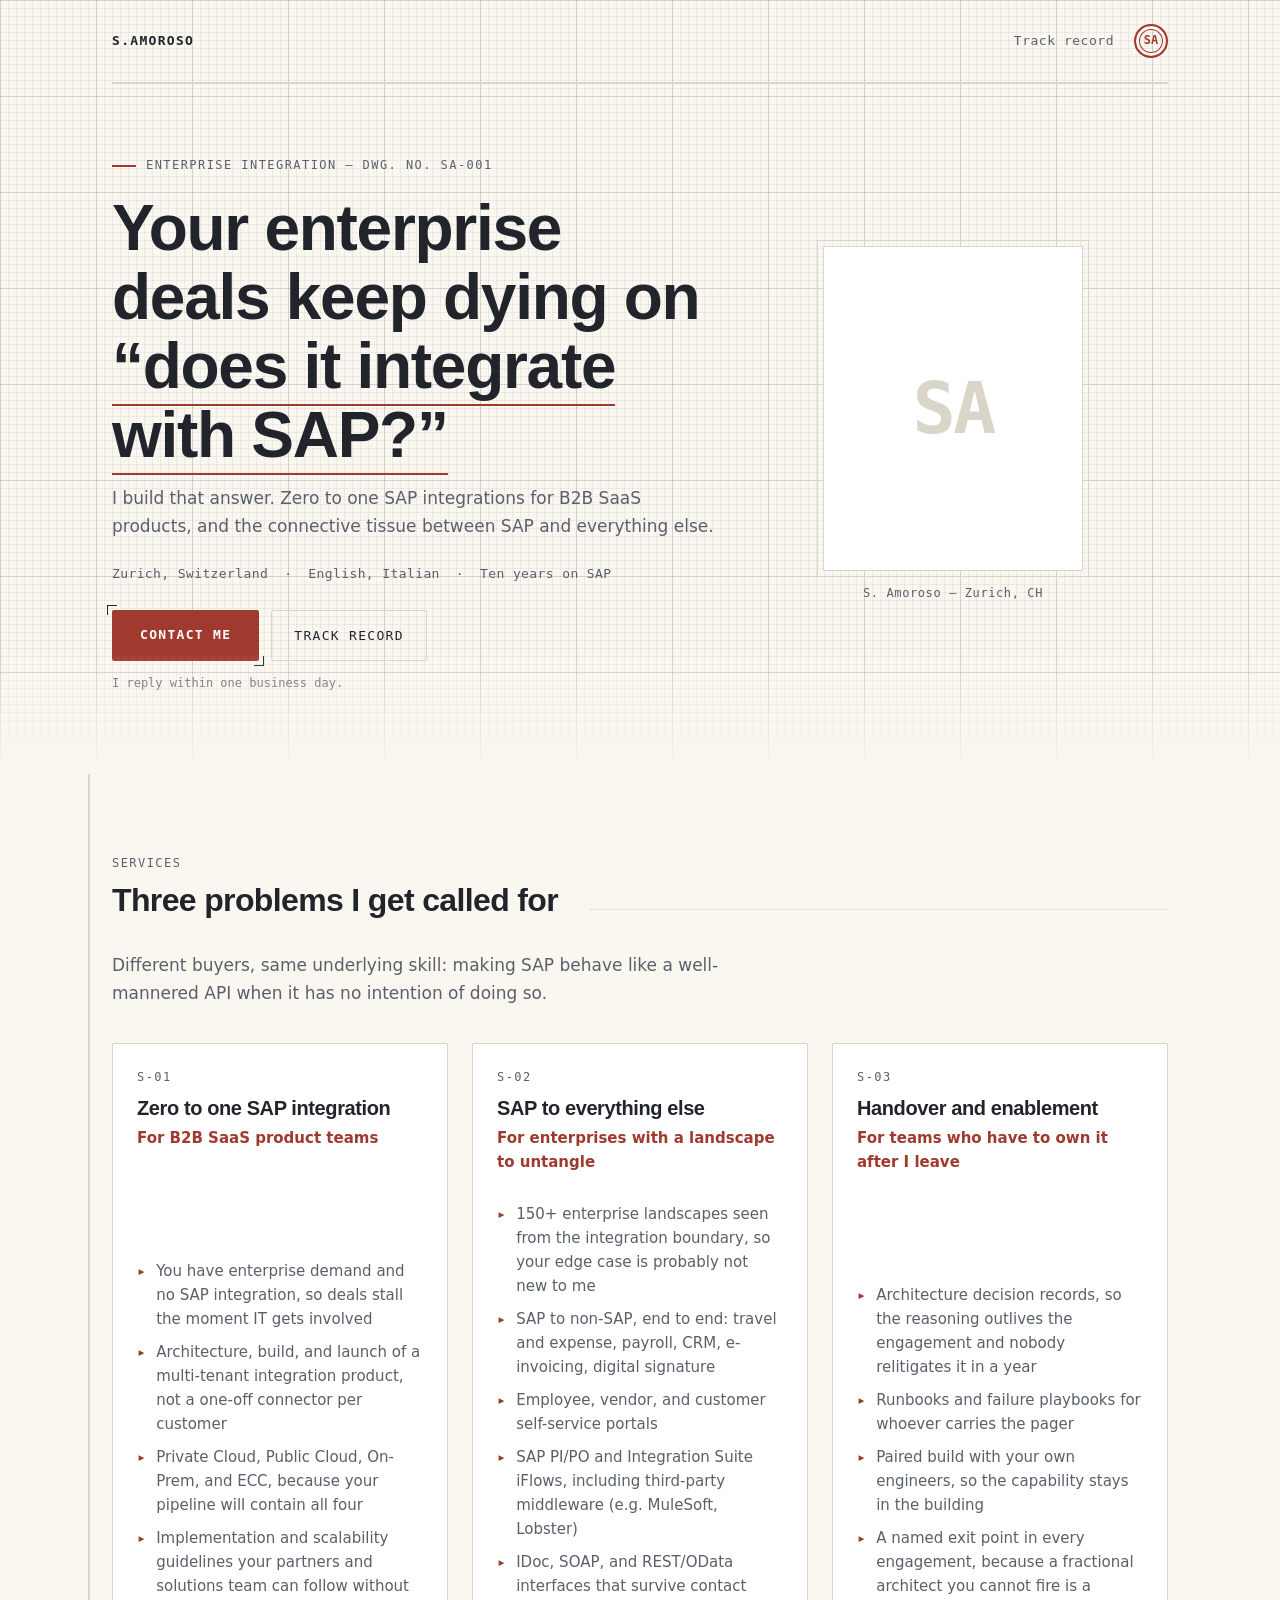
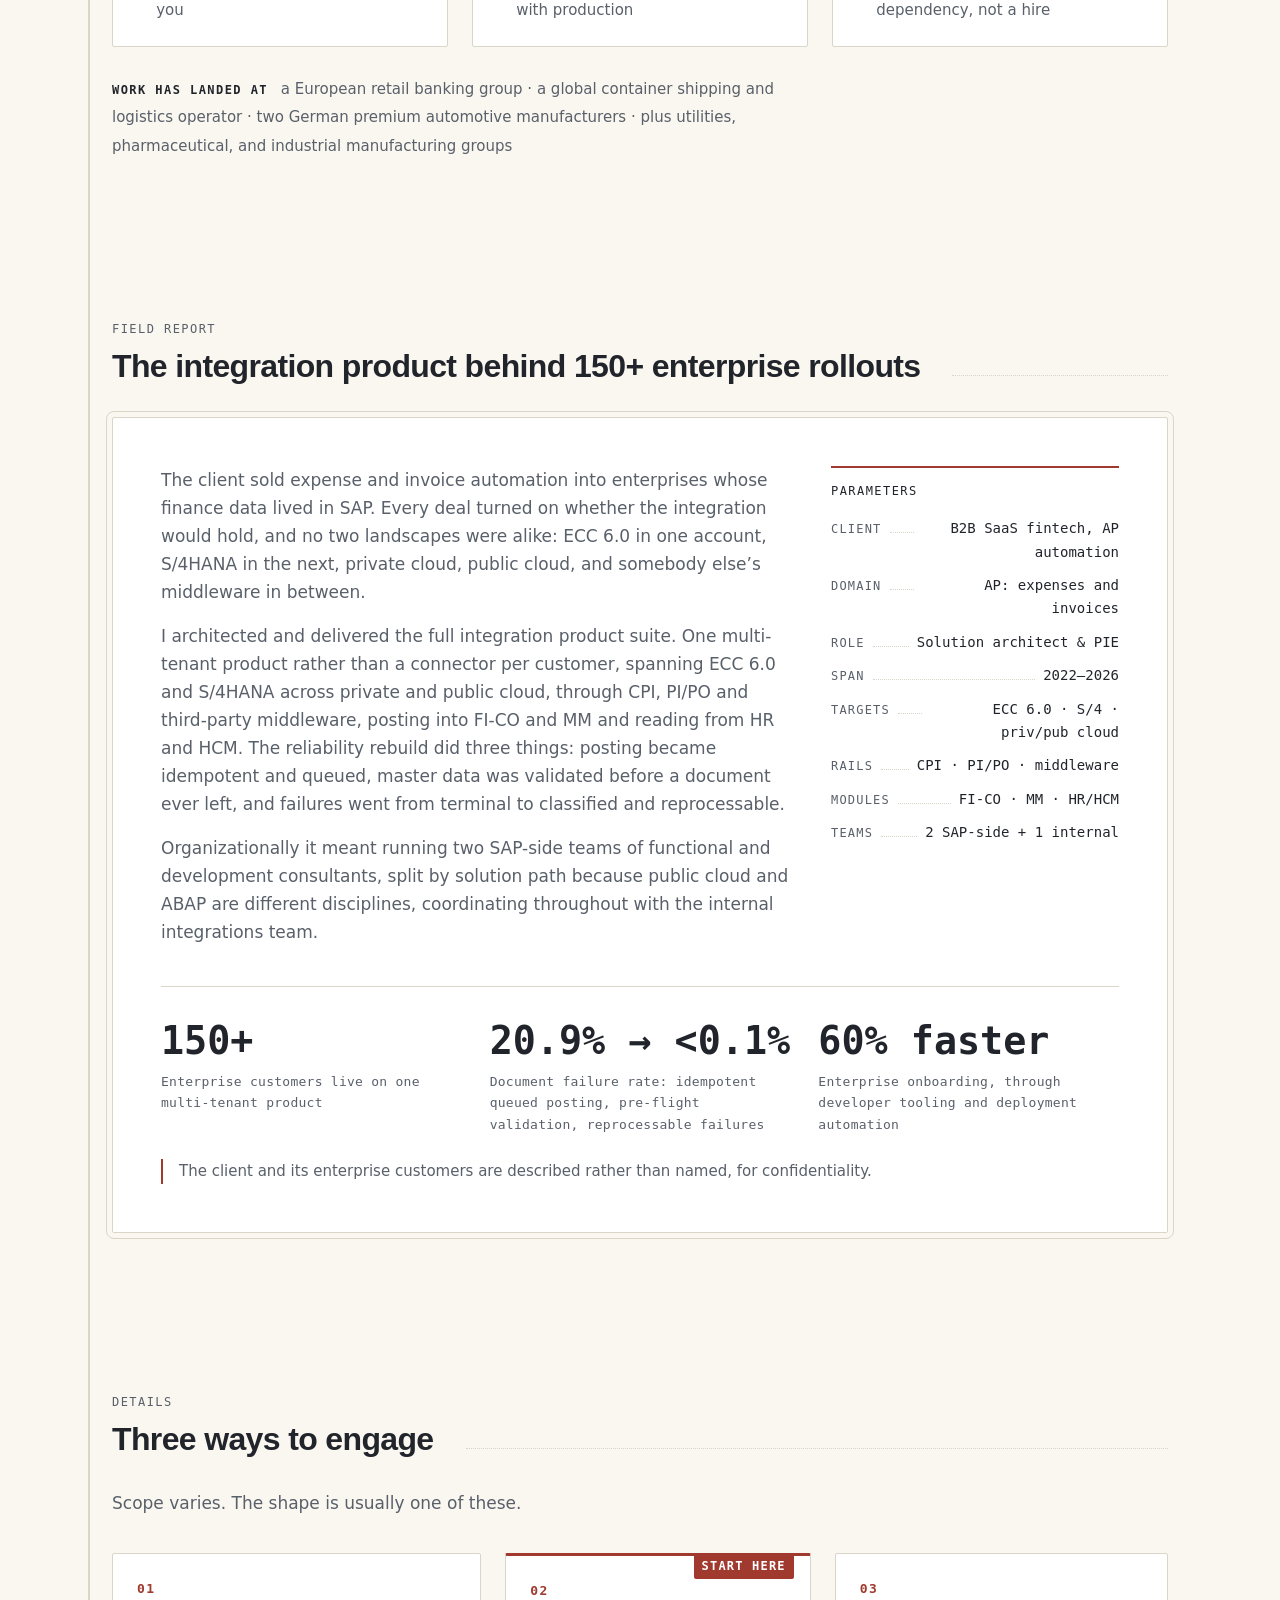
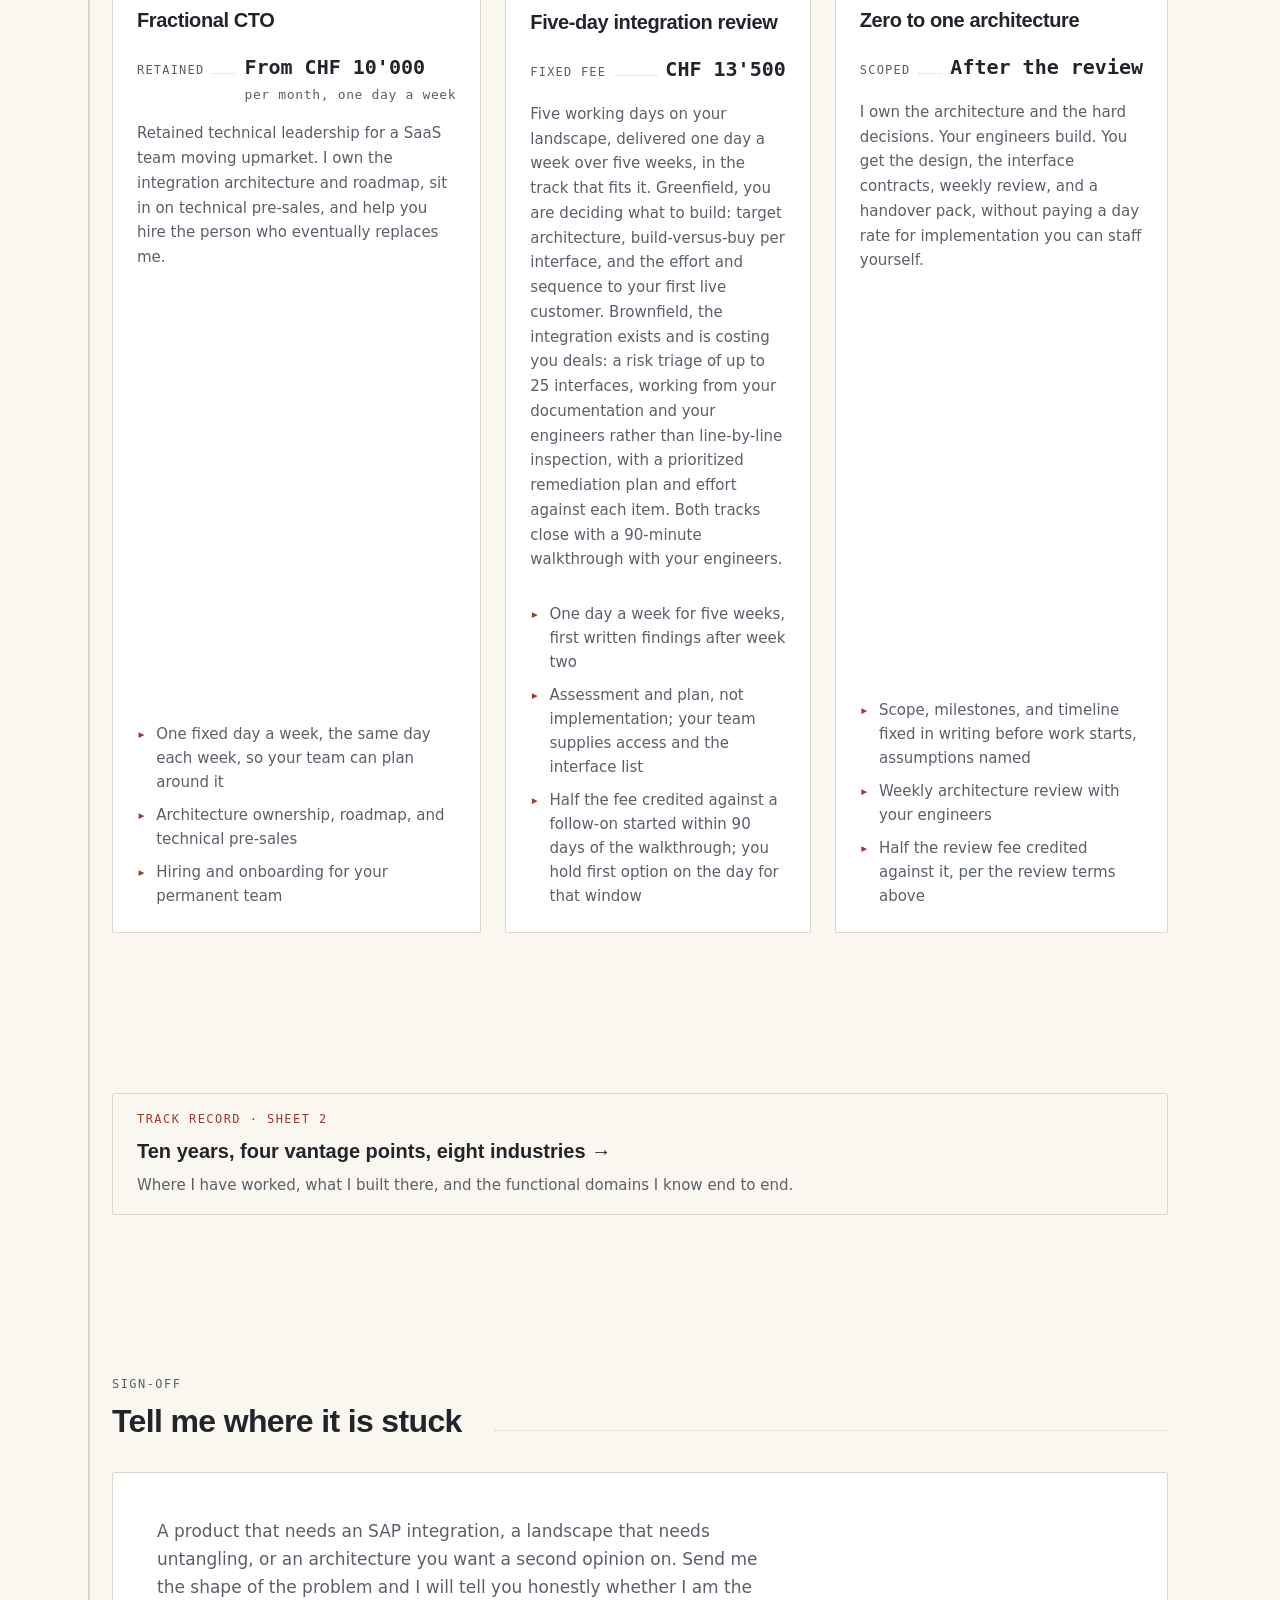
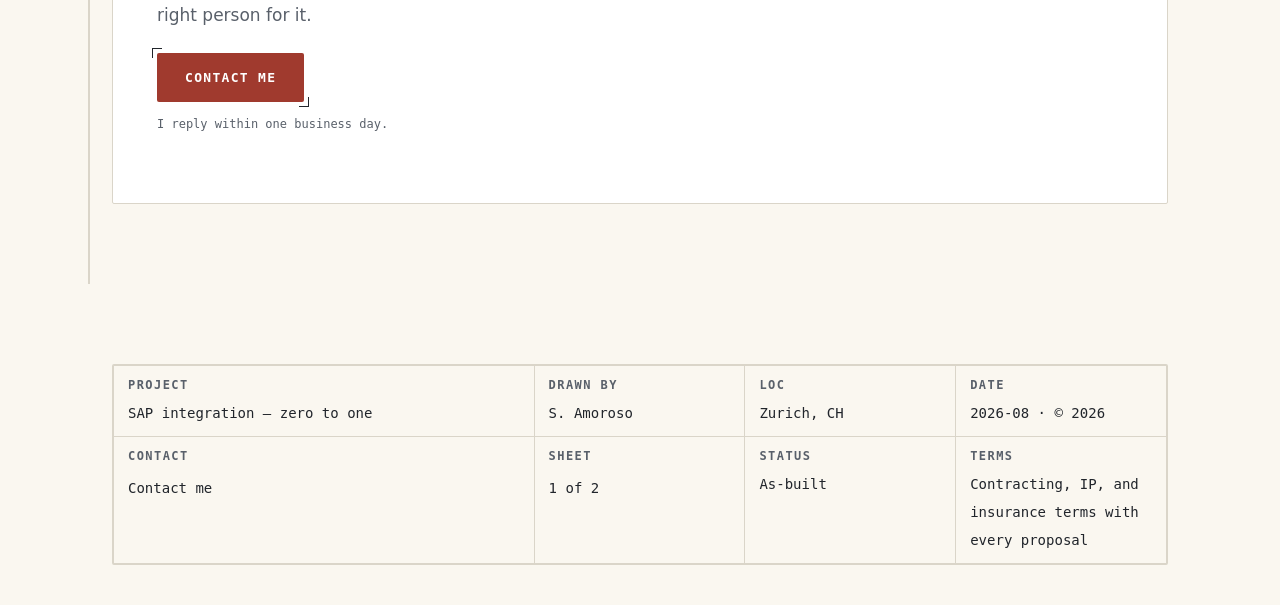
==== redesign/index.html @ b85beceb "Add personal landing page" ====
<!doctype html>
<html lang="en">
<head>
<meta charset="utf-8">
<meta name="viewport" content="width=device-width, initial-scale=1">

<title>Salvatore Amoroso | Fractional CTO &amp; Principal Architect for SAP Integration</title>
<meta name="description" content="Fractional CTO and principal architect. I build zero to one SAP integrations for B2B SaaS products, and connect enterprise SAP systems to everything else.">
<!-- Redesign variant for local comparison only: keep out of search indexes. -->
<meta name="robots" content="noindex">

<meta name="theme-color" content="#FAF7F0" media="(prefers-color-scheme: light)">
<meta name="theme-color" content="#14171C" media="(prefers-color-scheme: dark)">

<link rel="icon" href="data:image/svg+xml,%3Csvg xmlns='http://www.w3.org/2000/svg' viewBox='0 0 64 64'%3E%3Crect width='64' height='64' rx='6' fill='%23A03A2E'/%3E%3Ctext x='32' y='43' font-family='Menlo,Consolas,monospace' font-size='28' font-weight='700' fill='%23fff' text-anchor='middle'%3ESA%3C/text%3E%3C/svg%3E">
<link rel="stylesheet" href="styles.css">
</head>

<body>
<a class="skip" href="#main">Skip to content</a>

<header class="hero">
  <div class="wrap">
    <div class="topbar">
      <span class="wordmark">S.AMOROSO</span>
      <nav class="nav" aria-label="Site">
        <a href="../background.html">Track record</a>
        <span class="stamp" aria-hidden="true">SA</span>
      </nav>
    </div>

    <div class="hero-grid">
      <div>
        <p class="kicker-line">Enterprise integration &mdash; DWG. NO. SA-001</p>
        <h1>Your enterprise deals keep dying on <span class="hl">&ldquo;does it integrate with SAP?&rdquo;</span></h1>

        <p class="lead">I build that answer. Zero to one SAP integrations for B2B SaaS products, and the connective tissue between SAP and everything else.</p>

        <p class="meta-tokens"><span>Zurich, Switzerland</span><span>&middot;</span><span>English, Italian</span><span>&middot;</span><span>Ten years on SAP</span></p>

        <!-- EDIT: contact. Placeholder address, assembled by JS so scrapers
             that only parse markup get nothing. Swap data-u/data-d before launch. -->
        <div class="cta-row">
          <a class="btn-p mailto" href="#" data-u="inquiries" data-d="amoroso.com">Contact me</a>
          <a class="btn-g" href="../background.html">Track record</a>
        </div>
        <p class="cta-note">I reply within one business day.
          <noscript><span class="nojs-mail">inquiries [at] amoroso.com</span></noscript>
        </p>
      </div>

      <!-- EDIT: photo. Save a portrait to ../assets/portrait.jpg and it appears
           automatically inside the drawing frame. Until then the SA monogram
           shows as the placeholder. No markup change needed. -->
      <figure class="portrait">
        <div class="pframe">
          <span class="pmono" aria-hidden="true">SA</span>
          <img src="../assets/portrait.jpg" alt="Salvatore Amoroso" onerror="this.remove()">
        </div>
        <figcaption>S. Amoroso &mdash; Zurich, CH</figcaption>
      </figure>
    </div>
  </div>
</header>

<main id="main">

  <!-- ============ SEC. 01: services ============ -->
  <section class="sec">
    <div class="wrap">
      <div class="sechead">
        <div class="shcol">
          <span class="cidx">Services</span>
          <h2>Three problems I get called for</h2>
        </div>
        <span class="rule" aria-hidden="true"></span>
      </div>
      <p class="sub">Different buyers, same underlying skill: making SAP behave like a well-mannered API when it has no intention of doing so.</p>

      <div class="rgrid">
        <article class="rcard">
          <span class="plabel">S-01</span>
          <h3>Zero to one SAP integration</h3>
          <p class="who">For B2B SaaS product teams</p>
          <ul>
            <li>You have enterprise demand and no SAP integration, so deals stall the moment IT gets involved</li>
            <li>Architecture, build, and launch of a multi-tenant integration product, not a one-off connector per customer</li>
            <li>Private Cloud, Public Cloud, On-Prem, and ECC, because your pipeline will contain all four</li>
            <li>Implementation and scalability guidelines your partners and solutions team can follow without you</li>
          </ul>
        </article>

        <article class="rcard">
          <span class="plabel">S-02</span>
          <h3>SAP to everything else</h3>
          <p class="who">For enterprises with a landscape to untangle</p>
          <ul>
            <li>150+ enterprise landscapes seen from the integration boundary, so your edge case is probably not new to me</li>
            <li>SAP to non-SAP, end to end: travel and expense, payroll, CRM, e-invoicing, digital signature</li>
            <li>Employee, vendor, and customer self-service portals</li>
            <li>SAP PI/PO and Integration Suite iFlows, including third-party middleware (e.g. MuleSoft, Lobster)</li>
            <li>IDoc, SOAP, and REST/OData interfaces that survive contact with production</li>
          </ul>
        </article>

        <article class="rcard">
          <span class="plabel">S-03</span>
          <h3>Handover and enablement</h3>
          <p class="who">For teams who have to own it after I leave</p>
          <ul>
            <li>Architecture decision records, so the reasoning outlives the engagement and nobody relitigates it in a year</li>
            <li>Runbooks and failure playbooks for whoever carries the pager</li>
            <li>Paired build with your own engineers, so the capability stays in the building</li>
            <li>A named exit point in every engagement, because a fractional architect you cannot fire is a dependency, not a hire</li>
          </ul>
        </article>
      </div>

      <p class="reach"><b>Work has landed at</b> a European retail banking group &middot; a global container shipping and logistics operator &middot; two German premium automotive manufacturers &middot; plus utilities, pharmaceutical, and industrial manufacturing groups</p>
    </div>
  </section>

  <!-- ============ SEC. 02: field report ============ -->
  <section class="sec">
    <div class="wrap">
      <div class="sechead">
        <div class="shcol">
          <span class="cidx">Field report</span>
          <h2>The integration product behind 150+ enterprise rollouts</h2>
        </div>
        <span class="rule" aria-hidden="true"></span>
      </div>

      <div class="frame">
        <div class="frame-grid">
          <div class="narr">
            <p>The client sold expense and invoice automation into enterprises whose finance data lived in SAP. Every deal turned on whether the integration would hold, and no two landscapes were alike: ECC 6.0 in one account, S/4HANA in the next, private cloud, public cloud, and somebody else&rsquo;s middleware in between.</p>
            <p>I architected and delivered the full integration product suite. One multi-tenant product rather than a connector per customer, spanning ECC 6.0 and S/4HANA across private and public cloud, through CPI, PI/PO and third-party middleware, posting into FI-CO and MM and reading from HR and HCM. The reliability rebuild did three things: posting became idempotent and queued, master data was validated before a document ever left, and failures went from terminal to classified and reprocessable.</p>
            <p>Organizationally it meant running two SAP-side teams of functional and development consultants, split by solution path because public cloud and ABAP are different disciplines, coordinating throughout with the internal integrations team.</p>
          </div>

          <dl class="params">
            <span class="plabel">Parameters</span>
            <div class="prow"><dt class="pkey">Client</dt><span class="pl"></span><dd class="pval">B2B SaaS fintech, AP automation</dd></div>
            <div class="prow"><dt class="pkey">Domain</dt><span class="pl"></span><dd class="pval">AP: expenses and invoices</dd></div>
            <div class="prow"><dt class="pkey">Role</dt><span class="pl"></span><dd class="pval">Solution architect &amp; PIE</dd></div>
            <div class="prow"><dt class="pkey">Span</dt><span class="pl"></span><dd class="pval">2022&ndash;2026</dd></div>
            <div class="prow"><dt class="pkey">Targets</dt><span class="pl"></span><dd class="pval">ECC 6.0 &middot; S/4 &middot; priv/pub cloud</dd></div>
            <div class="prow"><dt class="pkey">Rails</dt><span class="pl"></span><dd class="pval">CPI &middot; PI/PO &middot; middleware</dd></div>
            <div class="prow"><dt class="pkey">Modules</dt><span class="pl"></span><dd class="pval">FI-CO &middot; MM &middot; HR/HCM</dd></div>
            <div class="prow"><dt class="pkey">Teams</dt><span class="pl"></span><dd class="pval">2 SAP-side + 1 internal</dd></div>
          </dl>
        </div>

        <div class="outs">
          <div class="out">
            <span class="out-val num">150+</span>
            <span class="out-cap">Enterprise customers live on one multi-tenant product</span>
          </div>
          <div class="out">
            <span class="out-val num">20.9% &#8594; &lt;0.1%</span>
            <span class="out-cap">Document failure rate: idempotent queued posting, pre-flight validation, reprocessable failures</span>
          </div>
          <div class="out">
            <span class="out-val num">60% faster</span>
            <span class="out-cap">Enterprise onboarding, through developer tooling and deployment automation</span>
          </div>
        </div>

        <p class="case-note">The client and its enterprise customers are described rather than named, for confidentiality.</p>
      </div>
    </div>
  </section>

  <!-- ============ SEC. 03: details (offers) ============ -->
  <section class="sec">
    <div class="wrap">
      <div class="sechead">
        <div class="shcol">
          <span class="cidx">Details</span>
          <h2>Three ways to engage</h2>
        </div>
        <span class="rule" aria-hidden="true"></span>
      </div>
      <p class="sub">Scope varies. The shape is usually one of these.</p>

      <div class="rgrid">
        <article class="rcard">
          <span class="obadge" aria-hidden="true">01</span>
          <h3>Fractional CTO</h3>
          <div class="pricerow"><span class="pkey">Retained</span><span class="pl"></span><span class="price num">From CHF 10'000<small>per month, one day a week</small></span></div>
          <p class="offer-body">Retained technical leadership for a SaaS team moving upmarket. I own the integration architecture and roadmap, sit in on technical pre-sales, and help you hire the person who eventually replaces me.</p>
          <ul>
            <li>One fixed day a week, the same day each week, so your team can plan around it</li>
            <li>Architecture ownership, roadmap, and technical pre-sales</li>
            <li>Hiring and onboarding for your permanent team</li>
          </ul>
        </article>

        <article class="rcard preferred">
          <span class="ptag">Start here</span>
          <span class="obadge" aria-hidden="true">02</span>
          <h3>Five-day integration review</h3>
          <div class="pricerow"><span class="pkey">Fixed fee</span><span class="pl"></span><span class="price num">CHF 13'500</span></div>
          <p class="offer-body">Five working days on your landscape, delivered one day a week over five weeks, in the track that fits it. Greenfield, you are deciding what to build: target architecture, build-versus-buy per interface, and the effort and sequence to your first live customer. Brownfield, the integration exists and is costing you deals: a risk triage of up to 25 interfaces, working from your documentation and your engineers rather than line-by-line inspection, with a prioritized remediation plan and effort against each item. Both tracks close with a 90-minute walkthrough with your engineers.</p>
          <ul>
            <li>One day a week for five weeks, first written findings after week two</li>
            <li>Assessment and plan, not implementation; your team supplies access and the interface list</li>
            <li>Half the fee credited against a follow-on started within 90 days of the walkthrough; you hold first option on the day for that window</li>
          </ul>
        </article>

        <article class="rcard">
          <span class="obadge" aria-hidden="true">03</span>
          <h3>Zero to one architecture</h3>
          <div class="pricerow"><span class="pkey">Scoped</span><span class="pl"></span><span class="price num">After the review</span></div>
          <p class="offer-body">I own the architecture and the hard decisions. Your engineers build. You get the design, the interface contracts, weekly review, and a handover pack, without paying a day rate for implementation you can staff yourself.</p>
          <ul>
            <li>Scope, milestones, and timeline fixed in writing before work starts, assumptions named</li>
            <li>Weekly architecture review with your engineers</li>
            <li>Half the review fee credited against it, per the review terms above</li>
          </ul>
        </article>
      </div>
    </div>
  </section>

  <!-- ============ cross-reference to sheet 2 ============ -->
  <section class="sec">
    <div class="wrap">
      <a class="xref" href="../background.html">
        <span class="xref-kick">Track record &middot; Sheet 2</span>
        <span class="xref-title">Ten years, four vantage points, eight industries &#8594;</span>
        <span class="xref-sub">Where I have worked, what I built there, and the functional domains I know end to end.</span>
      </a>
    </div>
  </section>

  <!-- ============ SEC. 04: sign-off ============ -->
  <section class="sec">
    <div class="wrap">
      <div class="sechead">
        <div class="shcol">
          <span class="cidx">Sign-off</span>
          <h2>Tell me where it is stuck</h2>
        </div>
        <span class="rule" aria-hidden="true"></span>
      </div>
      <div class="signoff-panel">
        <p>A product that needs an SAP integration, a landscape that needs untangling, or an architecture you want a second opinion on. Send me the shape of the problem and I will tell you honestly whether I am the right person for it.</p>
        <a class="btn-p mailto" href="#" data-u="inquiries" data-d="amoroso.com">Contact me</a>
        <p class="cta-note">I reply within one business day.</p>
      </div>
    </div>
  </section>

</main>

<!-- ============ CAD title block ============ -->
<footer>
  <div class="wrap">
    <div class="tblock">
      <div class="tcell"><b>Project</b><span>SAP integration &mdash; zero to one</span></div>
      <div class="tcell"><b>Drawn by</b><span>S. Amoroso</span></div>
      <div class="tcell"><b>Loc</b><span>Zurich, CH</span></div>
      <div class="tcell"><b>Date</b><span>2026-08 &middot; &copy; <span class="yr">2026</span></span></div>
      <div class="tcell"><b>Contact</b><a class="mailto" href="#" data-u="inquiries" data-d="amoroso.com">Contact me</a></div>
      <div class="tcell"><b>Sheet</b><span><a href="../background.html">1 of 2</a></span></div>
      <div class="tcell"><b>Status</b><span>As-built</span></div>
      <div class="tcell"><b>Terms</b><span>Contracting, IP, and insurance terms with every proposal</span></div>
    </div>
  </div>
</footer>

<script>
  document.querySelectorAll('.yr').forEach(function (e) { e.textContent = new Date().getFullYear(); });
  // Assemble the address at runtime so harvesters that only parse markup get nothing.
  document.querySelectorAll('.mailto').forEach(function (a) {
    a.href = 'mailto:' + a.dataset.u + '@' + a.dataset.d +
             '?subject=' + encodeURIComponent('SAP integration enquiry');
  });
</script>

</body>
</html>
---- redesign/styles.css ----
/* ==================================================================
   AS-BUILT — DWG. NO. SA-001 (REV B)
   Drafting-room redesign variant. Same content as ../index.html,
   different UI system: graphite ink on warm vellum, checker's-carmine
   accent, grid-paper hero, connector spine, CAD title-block footer.
   Palette verified numerically: every text pair clears WCAG AA in
   both themes (minimum 5.94:1). Decorative-only elements (ghost
   indices, grid lines, schematic) are aria-hidden and duplicated by
   accessible text.
   ================================================================== */
:root {
  --bg:        #FAF7F0;
  --surface:   #FFFFFF;
  --ink:       #21252B;
  --muted:     #59606A;
  --accent:    #A03A2E;   /* checker's carmine: the approval pen */
  --on-accent: #FFFFFF;
  --line:      #DAD5C9;
  --grid-fine:  rgba(33,37,43,0.06);
  --grid-major: rgba(33,37,43,0.13);

  --max: 72rem;
  --pad: clamp(1.25rem, 5vw, 3rem);
  --gap: clamp(3.5rem, 8vw, 5rem);

  --font: system-ui, "Segoe UI", "Helvetica Neue", Arial, sans-serif;
  --display: "Helvetica Neue", Helvetica, "Arial Nova", Arial, system-ui, sans-serif;
  --mono: ui-monospace, "SF Mono", Menlo, Consolas, "Cascadia Mono", "DejaVu Sans Mono", monospace;
  color-scheme: light dark;
}
@media (prefers-color-scheme: dark) {
  :root {
    --bg:        #14171C;
    --surface:   #1B2027;
    --ink:       #E9E7E2;
    --muted:     #A6ACB6;
    --accent:    #F08C86;
    --on-accent: #241110;
    --line:      #333A44;
    --grid-fine:  rgba(233,231,226,0.05);
    --grid-major: rgba(233,231,226,0.10);
  }
}

*, *::before, *::after { box-sizing: border-box; }
html { -webkit-text-size-adjust: 100%; }
body {
  margin: 0; background: var(--bg); color: var(--ink);
  /* clip, not hidden: kills a 1px phantom scroll from the card corner
     brackets without creating a scroll container */
  overflow-x: clip;
  font-family: var(--font); font-size: 1.0625rem; line-height: 1.65;
  -webkit-font-smoothing: antialiased; overflow-wrap: break-word;
}
h1, h2, h3 { font-family: var(--display); font-weight: 700; line-height: 1.15; margin: 0; letter-spacing: -.02em; text-wrap: balance; }
p { margin: 0; }
ul, ol, dl, dd { margin: 0; padding: 0; list-style: none; }
a { color: inherit; }
::selection { background: var(--accent); color: var(--on-accent); }
:focus-visible { outline: 2px solid var(--accent); outline-offset: 3px; border-radius: 2px; }
.num, .price, .pval, .out-val { font-variant-numeric: tabular-nums; }

.skip { position: absolute; left: -9999px; background: var(--accent); color: var(--on-accent); padding: .7rem 1.1rem; font-weight: 600; }
.skip:focus { left: 0; top: 0; z-index: 99; }

.wrap { width: 100%; max-width: var(--max); margin-inline: auto; padding-inline: var(--pad); }

/* mono "instrument" register: never below 12px */
.kicker-line, .meta-tokens, .cta-note, .cidx, .plabel, .pkey, .pval,
.out-cap, .xref-kick, .tcell b, .nav a, .wordmark, .price, .nojs-mail
  { font-family: var(--mono); }

/* ---------------- hero: grid paper ---------------- */
.hero {
  position: relative;
  background-image:
    linear-gradient(var(--grid-fine) 1px, transparent 1px),
    linear-gradient(90deg, var(--grid-fine) 1px, transparent 1px),
    linear-gradient(var(--grid-major) 1px, transparent 1px),
    linear-gradient(90deg, var(--grid-major) 1px, transparent 1px);
  background-size: 8px 8px, 8px 8px, 96px 96px, 96px 96px;
}
.hero::after {
  content: ""; position: absolute; left: 0; right: 0; bottom: 0; height: 120px;
  background: linear-gradient(transparent, var(--bg)); pointer-events: none;
}

.topbar {
  display: flex; align-items: center; justify-content: space-between; gap: 1rem;
  padding-block: .9rem; border-bottom: 2px solid var(--line); position: relative;
}
.wordmark { font-size: .8125rem; letter-spacing: .1em; font-weight: 700; }
.nav { display: flex; align-items: center; gap: 1.25rem; }
.nav a {
  font-size: .8125rem; letter-spacing: .04em;
  color: var(--muted); text-decoration: none; padding: 1rem 0;  /* 44px target */
}
.nav a:hover { color: var(--ink); box-shadow: 0 2px 0 0 var(--accent); }
.stamp {
  width: 34px; height: 34px; border-radius: 50%;
  border: 2px solid var(--accent); box-shadow: inset 0 0 0 3px var(--bg), inset 0 0 0 4px var(--accent);
  display: grid; place-items: center;
  font-family: var(--mono); font-size: .75rem; font-weight: 700; color: var(--accent);
  user-select: none;
}

.hero-grid { display: grid; gap: 24px; grid-template-columns: 1fr; padding-block: clamp(2.5rem, 6vw, 4.5rem) clamp(3rem, 7vw, 5rem); position: relative; }

.kicker-line { display: flex; align-items: center; gap: 10px; font-size: .75rem; letter-spacing: .12em; text-transform: uppercase; color: var(--muted); margin-bottom: 1.1rem; }
.kicker-line::before { content: ""; width: 24px; height: 2px; background: var(--accent); flex: none; }

.hero h1 { font-size: clamp(2.1rem, 5.5vw, 4rem); line-height: 1.08; max-width: 19ch; margin-bottom: .9rem; }
.hl {
  background-image: linear-gradient(var(--accent), var(--accent));
  background-repeat: no-repeat; background-position: 0 100%; background-size: 100% 2px;
  padding-bottom: 4px;
  -webkit-box-decoration-break: clone; box-decoration-break: clone;
}
.lead { color: var(--muted); max-width: 58ch; margin-bottom: 1.4rem; }
.meta-tokens { font-size: .8125rem; letter-spacing: .03em; color: var(--muted); display: flex; flex-wrap: wrap; gap: .4rem 1rem; margin-bottom: 1.6rem; }
.cta-row { display: flex; flex-wrap: wrap; gap: 12px; }
.btn-p {
  position: relative; display: inline-block;
  background: var(--accent); color: var(--on-accent);
  font-family: var(--mono); font-size: .8125rem; font-weight: 700;
  letter-spacing: .1em; text-transform: uppercase; text-decoration: none;
  padding: 14px 28px; border-radius: 2px;
}
.btn-p::before, .btn-p::after { content: ""; position: absolute; width: 10px; height: 10px; }
.btn-p::before { top: -5px; left: -5px; border-top: 1.5px solid var(--ink); border-left: 1.5px solid var(--ink); }
.btn-p::after  { bottom: -5px; right: -5px; border-bottom: 1.5px solid var(--ink); border-right: 1.5px solid var(--ink); }
.btn-g {
  display: inline-block; border: 1px solid var(--line); border-radius: 2px;
  font-family: var(--mono); font-size: .8125rem; letter-spacing: .1em; text-transform: uppercase;
  color: var(--ink); text-decoration: none; padding: 14px 22px;
}
.btn-g:hover { border-color: var(--accent); }
.cta-note { font-size: .75rem; color: var(--muted); margin-top: .8rem; }
.nojs-mail { font-size: .8125rem; color: var(--muted); }


/* ---------------- portrait: drawing-frame placeholder ---------------- */
.hero-grid { justify-items: start; }
.portrait { margin: 0; justify-self: center; }
@media (min-width: 900px) {
  .hero-grid { grid-template-columns: 7fr 5fr; align-items: center; }
}
.pframe {
  position: relative; width: clamp(150px, 30vw, 260px); aspect-ratio: 4 / 5;
  background: var(--surface);
  border: 1px solid var(--line); outline: 1px solid var(--line); outline-offset: 5px;
  display: grid; place-items: center; overflow: hidden;
}
.pmono {
  font-family: var(--mono); font-weight: 700; color: var(--line);
  font-size: clamp(3rem, 8vw, 4.5rem); letter-spacing: -.04em; user-select: none;
}
.pframe img { position: absolute; inset: 0; width: 100%; height: 100%; object-fit: cover; }
.portrait figcaption {
  font-family: var(--mono); font-size: .75rem; letter-spacing: .05em;
  color: var(--muted); text-align: center; margin-top: .8rem;
}

/* ---------------- connector spine ---------------- */
main { position: relative; }
@media (min-width: 900px) {
  /* The spine is positioned into the wrap's own left gutter rather than by
     padding <main>. Padding main shifts its centred .wrap by HALF the value
     (auto margins redistribute), which knocked body content 28px out of line
     with the hero. This keeps every column on one axis. */
  main::before {
    content: ""; position: absolute; top: 0; bottom: 0; width: 2px;
    left: calc(max(0px, (100% - var(--max)) / 2) + 1.5rem);
    background: var(--line);
  }
}
.sec { padding-block: var(--gap); }

/* ---------------- drawing-zone section headers ---------------- */
.sechead { display: flex; align-items: flex-end; gap: 16px; margin-bottom: 2rem; }
.shcol { min-width: 0; }
.cidx { display: block; font-size: .75rem; letter-spacing: .12em; text-transform: uppercase; color: var(--muted); margin-bottom: .5rem; }
.shcol h2 { font-size: clamp(1.4rem, 3vw, 2rem); }
.rule { flex: 1; border-bottom: 1px dotted var(--line); margin: 0 0 .5em 16px; position: relative; min-width: 40px; }
.sub { color: var(--muted); max-width: 58ch; margin-bottom: 2.25rem; }

/* ---------------- cards with registration brackets ---------------- */
.rgrid { display: grid; gap: 24px; grid-template-columns: 1fr; }
@media (min-width: 900px) { .rgrid { grid-template-columns: repeat(3, 1fr); } }
.rcard {
  position: relative; background: var(--surface);
  border: 1px solid var(--line); border-radius: 2px; padding: 24px;
  display: flex; flex-direction: column;
}
.rcard ul { margin-top: auto; padding-top: .9rem; }
.plabel { display: block; font-size: .75rem; letter-spacing: .12em; text-transform: uppercase; color: var(--muted); margin-bottom: .6rem; }
.rcard h3 { font-size: clamp(1.15rem, 1.05rem + .5vw, 1.25rem); margin-bottom: .35rem; }
.rcard .who { font-size: .9375rem; color: var(--accent); font-weight: 600; margin-bottom: .8rem; }
.rcard ul { display: grid; gap: .55rem; font-size: .9375rem; line-height: 1.6; color: var(--muted); }
.rcard li { padding-left: 1.2rem; position: relative; }
.rcard li::before { content: "\25B8"; position: absolute; left: 0; top: 0; color: var(--accent); font-family: var(--mono); }

.reach { margin-top: 1.75rem; font-size: .9375rem; color: var(--muted); line-height: 1.9; max-width: 72ch; }
.reach b { font-family: var(--mono); font-weight: 700; font-size: .75rem; letter-spacing: .12em; text-transform: uppercase; color: var(--ink); margin-right: .5rem; }

/* ---------------- case study: double drawing frame ---------------- */
.frame {
  background: var(--surface); border: 1px solid var(--line);
  outline: 1px solid var(--line); outline-offset: 5px;
  border-radius: 2px; padding: clamp(24px, 4vw, 48px); margin-top: 6px;
}
.frame-grid { display: grid; gap: 32px; grid-template-columns: 1fr; }
@media (min-width: 900px) { .frame-grid { grid-template-columns: minmax(0,1fr) 18rem; } }
.narr { display: grid; gap: 1rem; color: var(--muted); }
.narr p { max-width: 68ch; }
.params { border-top: 2px solid var(--accent); padding-top: 14px; align-self: start; }
.params .plabel { margin-bottom: 1rem; color: var(--ink); }
.prow { display: flex; align-items: baseline; margin-bottom: .65rem; }
.pkey { font-size: .75rem; letter-spacing: .1em; text-transform: uppercase; color: var(--muted); flex: none; }
.pl { flex: 1; border-bottom: 1px dotted var(--line); margin: 0 8px 4px; min-width: 24px; }
.pval { font-size: .875rem; color: var(--ink); text-align: right; }
.outs { display: grid; gap: 28px; grid-template-columns: 1fr; margin-top: clamp(1.75rem, 4vw, 2.5rem); padding-top: clamp(1.25rem, 3vw, 2rem); border-top: 1px solid var(--line); }
@media (min-width: 900px) { .outs { grid-template-columns: repeat(3, 1fr); } }
.out-val { font-family: var(--mono); font-size: clamp(1.6rem, 4vw, 2.4rem); font-weight: 700; color: var(--ink); line-height: 1.15; }
.out-cap { display: block; font-size: .8125rem; letter-spacing: .02em; color: var(--muted); margin-top: .45rem; max-width: 38ch; }
.case-note { margin-top: 1.5rem; font-size: .9375rem; color: var(--muted); padding-left: 1rem; border-left: 2px solid var(--accent); }

/* ---------------- offers ---------------- */
.rcard.preferred { border-top: 3px solid var(--accent); }
.pricerow { display: flex; align-items: baseline; margin: .8rem 0 1rem; }
.pricerow .pl { margin-bottom: 5px; }
.price { font-size: 1.25rem; font-weight: 700; color: var(--ink); white-space: nowrap; }
.price small { display: block; font-size: .8125rem; font-weight: 400; color: var(--muted); letter-spacing: .05em; text-align: right; }
.rcard .offer-body { font-size: .9375rem; color: var(--muted); margin-bottom: 1rem; }

/* ---------------- cross-reference band ---------------- */
.xref {
  display: block; border: 1px solid var(--line); border-radius: 2px;
  padding: 16px 24px; text-decoration: none; margin-block: 0;
}
.xref:hover { border-color: var(--accent); }
.xref-kick { display: block; font-size: .75rem; letter-spacing: .12em; text-transform: uppercase; color: var(--accent); margin-bottom: .35rem; }
.xref-title { font-family: var(--display); font-weight: 700; font-size: clamp(1.1rem, 2vw, 1.25rem); color: var(--ink); }
.xref-sub { display: block; font-size: .9375rem; color: var(--muted); margin-top: .3rem; }

/* ---------------- sign-off ---------------- */
.signoff-panel { background: var(--surface); border: 1px solid var(--line); border-radius: 2px; padding: clamp(24px, 4vw, 44px); }
.signoff-panel h2 { font-size: clamp(1.4rem, 3vw, 2rem); margin-bottom: .8rem; }
.signoff-panel p { color: var(--muted); max-width: 58ch; margin-bottom: 1.5rem; }

/* ---------------- CAD title block footer ---------------- */
.tblock {
  border: 2px solid var(--line); border-radius: 2px; overflow: hidden;
  display: grid; grid-template-columns: 1fr 1fr; gap: 1px; background: var(--line);
  margin: var(--gap) auto clamp(1.5rem, 4vw, 2.5rem);
}
@media (min-width: 900px) { .tblock { grid-template-columns: 2fr 1fr 1fr 1fr; } }
.tcell { background: var(--bg); padding: 10px 14px; min-width: 0; }
.tcell b { display: block; font-size: .75rem; font-weight: 700; letter-spacing: .12em; text-transform: uppercase; color: var(--muted); margin-bottom: .15rem; }
.tcell span, .tcell a { font-family: var(--mono); font-size: .875rem; color: var(--ink); text-decoration: none; overflow-wrap: anywhere; }
.tcell a { display: inline-block; padding-block: .85rem; margin-block: -.35rem; } /* 44px target without bloating the cell */
.tcell a:hover { color: var(--accent); }

@media (prefers-reduced-motion: reduce) {
  * { transition: none !important; animation: none !important; }
}

/* offer badges: citation handles, drawing item-balloon grammar */
.obadge {
  display: block; font-family: var(--mono); font-size: .8125rem; font-weight: 700;
  color: var(--accent); letter-spacing: .1em; margin-bottom: .6rem;
}
/* the explained salience on the entry offer */
.ptag {
  position: absolute; top: -1px; right: 16px;
  background: var(--accent); color: var(--on-accent);
  font-family: var(--mono); font-size: .75rem; font-weight: 700;
  letter-spacing: .1em; text-transform: uppercase;
  padding: 2px 8px; border-radius: 0 0 2px 2px;
}
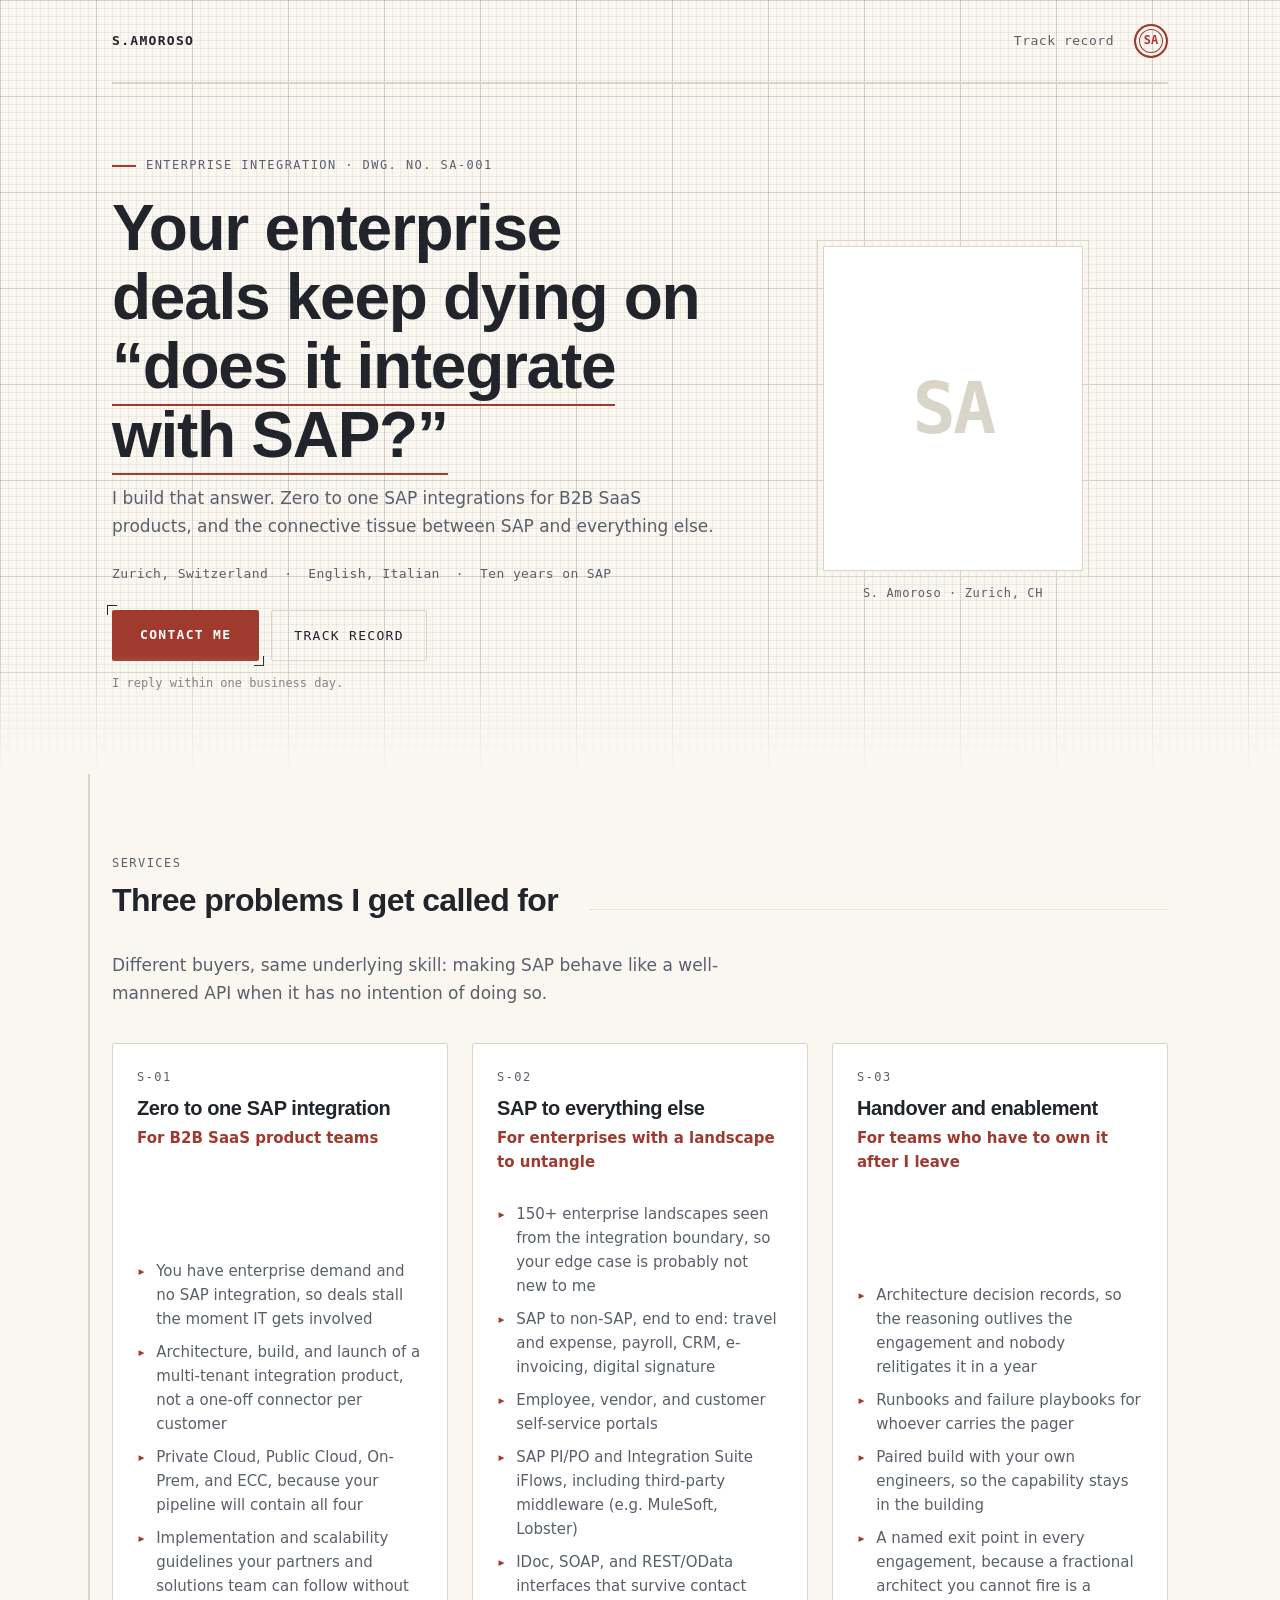
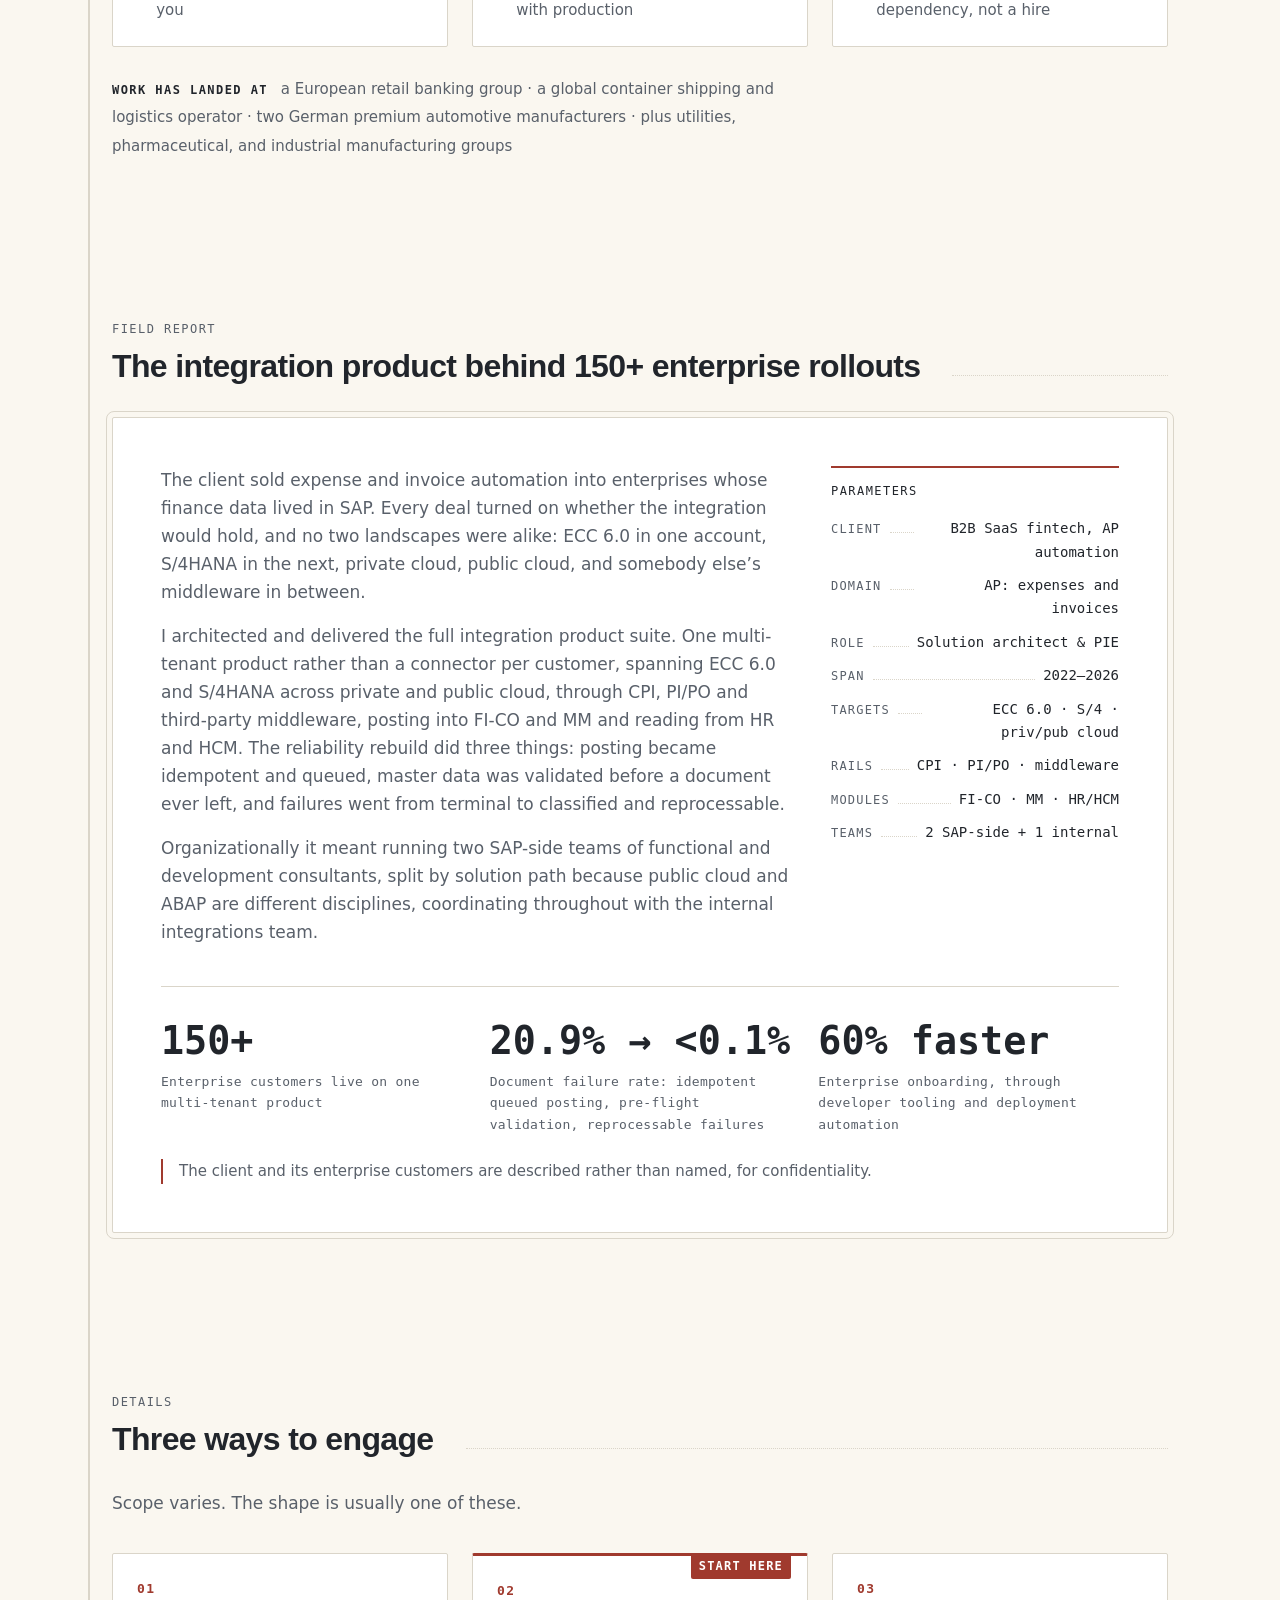
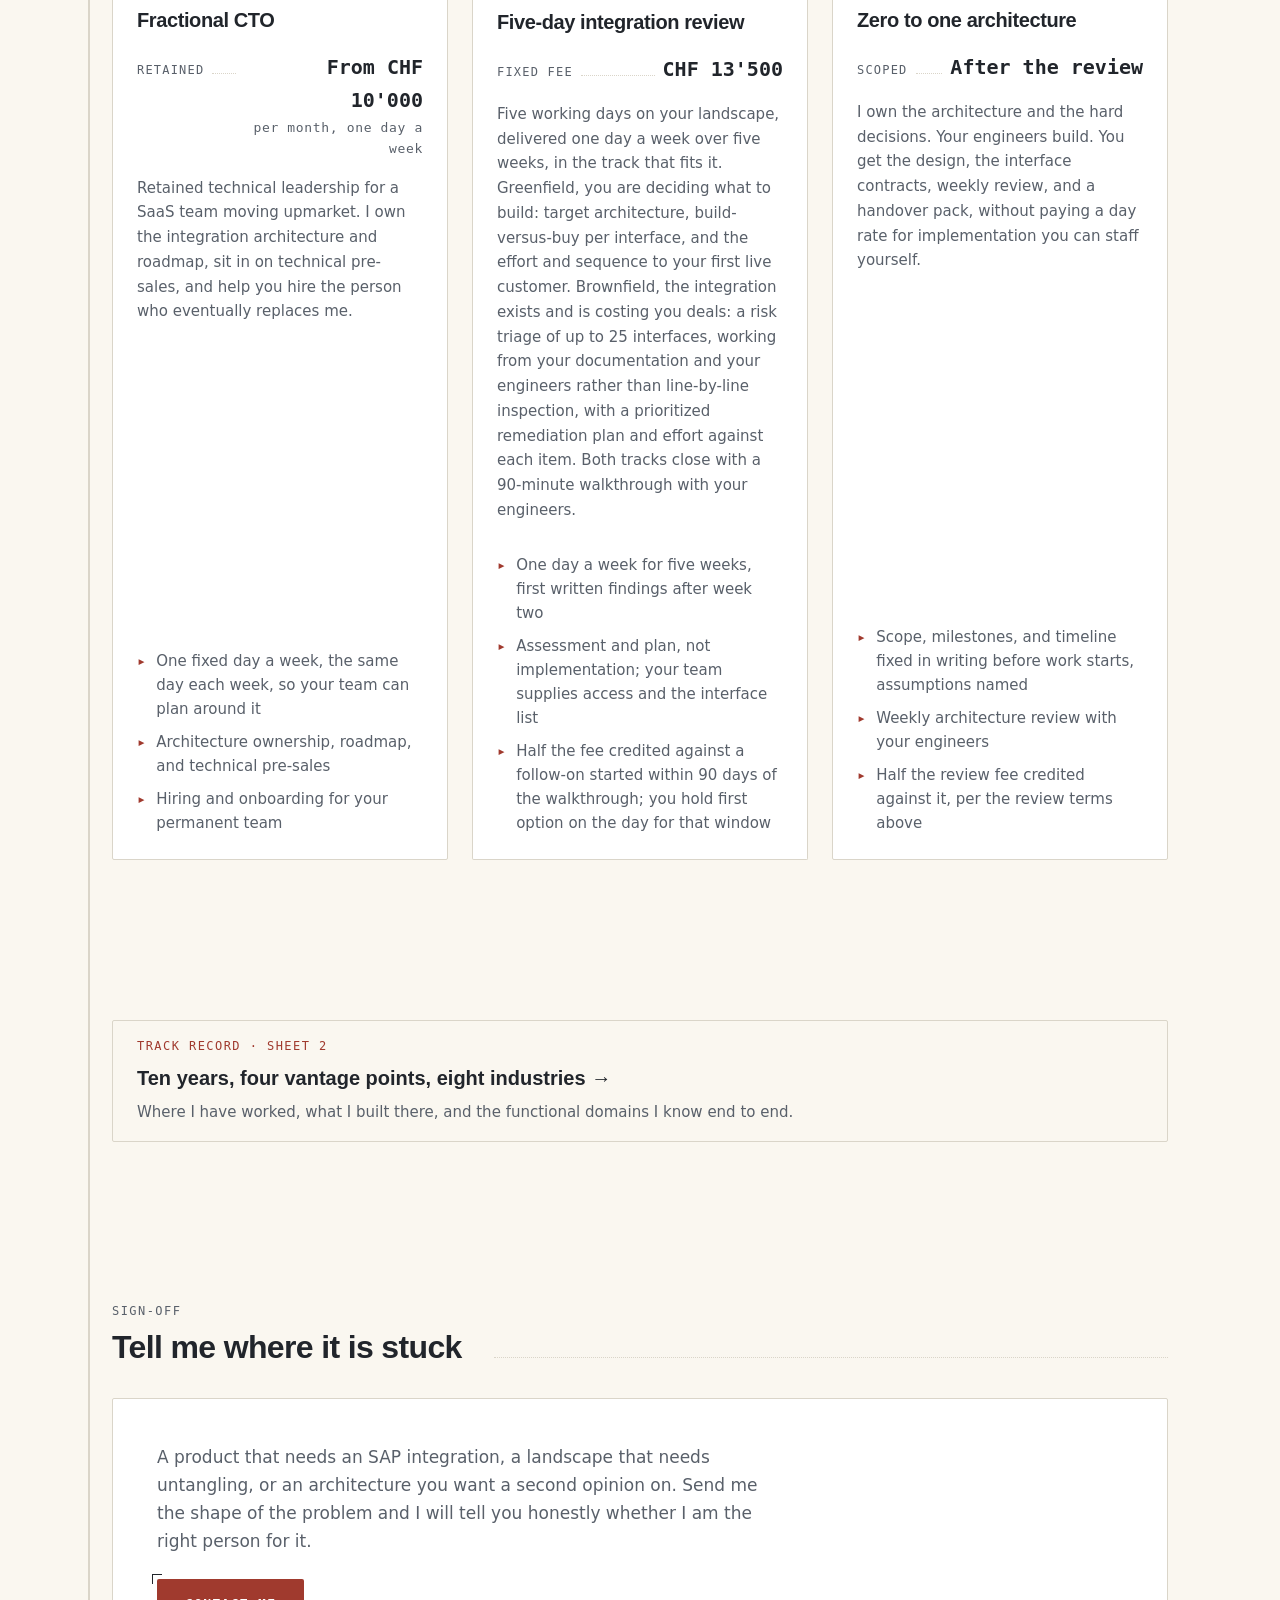
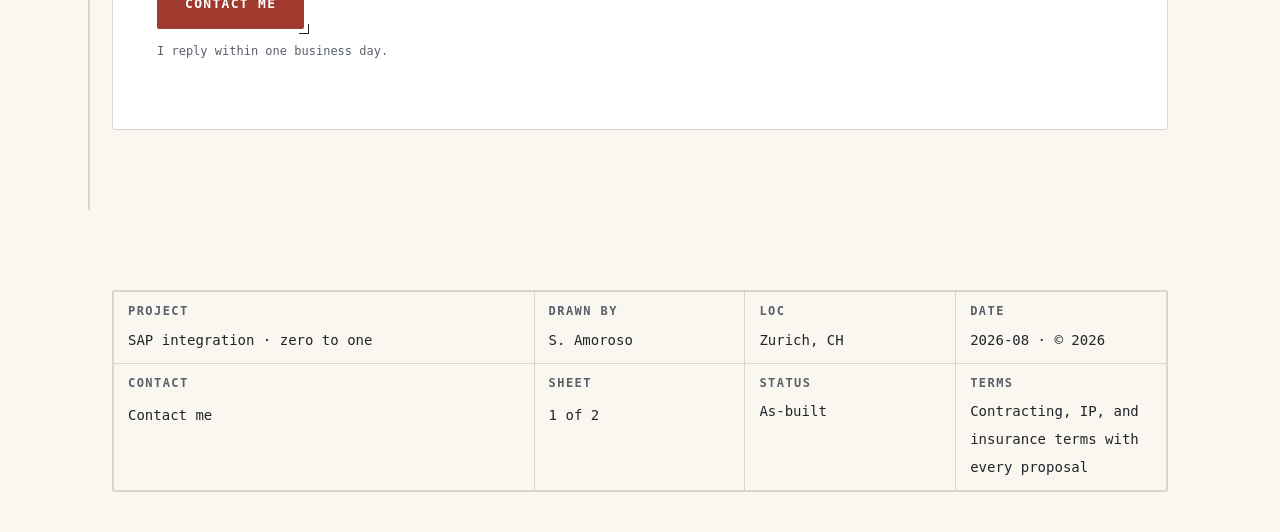
==== commit 150207bf: "Improve personal site fallbacks" ====
--- a/redesign/index.html
+++ b/redesign/index.html
@@ -31,7 +31,7 @@
 
     <div class="hero-grid">
       <div>
-        <p class="kicker-line">Enterprise integration &mdash; DWG. NO. SA-001</p>
+        <p class="kicker-line">Enterprise integration &middot; DWG. NO. SA-001</p>
         <h1>Your enterprise deals keep dying on <span class="hl">&ldquo;does it integrate with SAP?&rdquo;</span></h1>
 
         <p class="lead">I build that answer. Zero to one SAP integrations for B2B SaaS products, and the connective tissue between SAP and everything else.</p>
@@ -41,7 +41,7 @@
         <!-- EDIT: contact. Placeholder address, assembled by JS so scrapers
              that only parse markup get nothing. Swap data-u/data-d before launch. -->
         <div class="cta-row">
-          <a class="btn-p mailto" href="#" data-u="inquiries" data-d="amoroso.com">Contact me</a>
+          <a class="btn-p mailto" href="#" data-u="inquiries" data-d="amoroso.com" hidden>Contact me</a>
           <a class="btn-g" href="../background.html">Track record</a>
         </div>
         <p class="cta-note">I reply within one business day.
@@ -55,9 +55,9 @@
       <figure class="portrait">
         <div class="pframe">
           <span class="pmono" aria-hidden="true">SA</span>
-          <img src="../assets/portrait.jpg" alt="Salvatore Amoroso" onerror="this.remove()">
-        </div>
-        <figcaption>S. Amoroso &mdash; Zurich, CH</figcaption>
+          <img src="../assets/portrait.jpg" alt="Salvatore Amoroso" data-portrait hidden>
+        </div>
+        <figcaption>S. Amoroso &middot; Zurich, CH</figcaption>
       </figure>
     </div>
   </div>
@@ -248,7 +248,8 @@
       </div>
       <div class="signoff-panel">
         <p>A product that needs an SAP integration, a landscape that needs untangling, or an architecture you want a second opinion on. Send me the shape of the problem and I will tell you honestly whether I am the right person for it.</p>
-        <a class="btn-p mailto" href="#" data-u="inquiries" data-d="amoroso.com">Contact me</a>
+        <a class="btn-p mailto" href="#" data-u="inquiries" data-d="amoroso.com" hidden>Contact me</a>
+        <noscript><p class="nojs-mail">inquiries [at] amoroso.com</p></noscript>
         <p class="cta-note">I reply within one business day.</p>
       </div>
     </div>
@@ -260,11 +261,11 @@
 <footer>
   <div class="wrap">
     <div class="tblock">
-      <div class="tcell"><b>Project</b><span>SAP integration &mdash; zero to one</span></div>
+      <div class="tcell"><b>Project</b><span>SAP integration &middot; zero to one</span></div>
       <div class="tcell"><b>Drawn by</b><span>S. Amoroso</span></div>
       <div class="tcell"><b>Loc</b><span>Zurich, CH</span></div>
       <div class="tcell"><b>Date</b><span>2026-08 &middot; &copy; <span class="yr">2026</span></span></div>
-      <div class="tcell"><b>Contact</b><a class="mailto" href="#" data-u="inquiries" data-d="amoroso.com">Contact me</a></div>
+      <div class="tcell"><b>Contact</b><a class="mailto" href="#" data-u="inquiries" data-d="amoroso.com" hidden>Contact me</a><noscript><span class="nojs-mail">inquiries [at] amoroso.com</span></noscript></div>
       <div class="tcell"><b>Sheet</b><span><a href="../background.html">1 of 2</a></span></div>
       <div class="tcell"><b>Status</b><span>As-built</span></div>
       <div class="tcell"><b>Terms</b><span>Contracting, IP, and insurance terms with every proposal</span></div>
@@ -277,7 +278,12 @@
   // Assemble the address at runtime so harvesters that only parse markup get nothing.
   document.querySelectorAll('.mailto').forEach(function (a) {
     a.href = 'mailto:' + a.dataset.u + '@' + a.dataset.d +
-             '?subject=' + encodeURIComponent('SAP integration enquiry');
+             '?subject=' + encodeURIComponent('SAP integration inquiry');
+    a.hidden = false;
+  });
+  document.querySelectorAll('[data-portrait]').forEach(function (img) {
+    function reveal() { if (img.naturalWidth) img.hidden = false; }
+    if (img.complete) { reveal(); } else { img.addEventListener('load', reveal, { once: true }); }
   });
 </script>
 
--- a/redesign/styles.css
+++ b/redesign/styles.css
@@ -126,6 +126,7 @@
   letter-spacing: .1em; text-transform: uppercase; text-decoration: none;
   padding: 14px 28px; border-radius: 2px;
 }
+.mailto[hidden] { display: none !important; }
 .btn-p::before, .btn-p::after { content: ""; position: absolute; width: 10px; height: 10px; }
 .btn-p::before { top: -5px; left: -5px; border-top: 1.5px solid var(--ink); border-left: 1.5px solid var(--ink); }
 .btn-p::after  { bottom: -5px; right: -5px; border-bottom: 1.5px solid var(--ink); border-right: 1.5px solid var(--ink); }
@@ -156,6 +157,7 @@
   font-size: clamp(3rem, 8vw, 4.5rem); letter-spacing: -.04em; user-select: none;
 }
 .pframe img { position: absolute; inset: 0; width: 100%; height: 100%; object-fit: cover; }
+.pframe img[hidden] { display: none !important; }
 .portrait figcaption {
   font-family: var(--mono); font-size: .75rem; letter-spacing: .05em;
   color: var(--muted); text-align: center; margin-top: .8rem;
@@ -185,12 +187,12 @@
 .sub { color: var(--muted); max-width: 58ch; margin-bottom: 2.25rem; }
 
 /* ---------------- cards with registration brackets ---------------- */
-.rgrid { display: grid; gap: 24px; grid-template-columns: 1fr; }
-@media (min-width: 900px) { .rgrid { grid-template-columns: repeat(3, 1fr); } }
+.rgrid { display: grid; gap: 24px; grid-template-columns: minmax(0, 1fr); }
+@media (min-width: 900px) { .rgrid { grid-template-columns: repeat(3, minmax(0, 1fr)); } }
 .rcard {
   position: relative; background: var(--surface);
   border: 1px solid var(--line); border-radius: 2px; padding: 24px;
-  display: flex; flex-direction: column;
+  display: flex; flex-direction: column; min-width: 0;
 }
 .rcard ul { margin-top: auto; padding-top: .9rem; }
 .plabel { display: block; font-size: .75rem; letter-spacing: .12em; text-transform: uppercase; color: var(--muted); margin-bottom: .6rem; }
@@ -229,7 +231,7 @@
 .rcard.preferred { border-top: 3px solid var(--accent); }
 .pricerow { display: flex; align-items: baseline; margin: .8rem 0 1rem; }
 .pricerow .pl { margin-bottom: 5px; }
-.price { font-size: 1.25rem; font-weight: 700; color: var(--ink); white-space: nowrap; }
+.price { font-size: 1.25rem; font-weight: 700; color: var(--ink); min-width: 0; text-align: right; }
 .price small { display: block; font-size: .8125rem; font-weight: 400; color: var(--muted); letter-spacing: .05em; text-align: right; }
 .rcard .offer-body { font-size: .9375rem; color: var(--muted); margin-bottom: 1rem; }
 
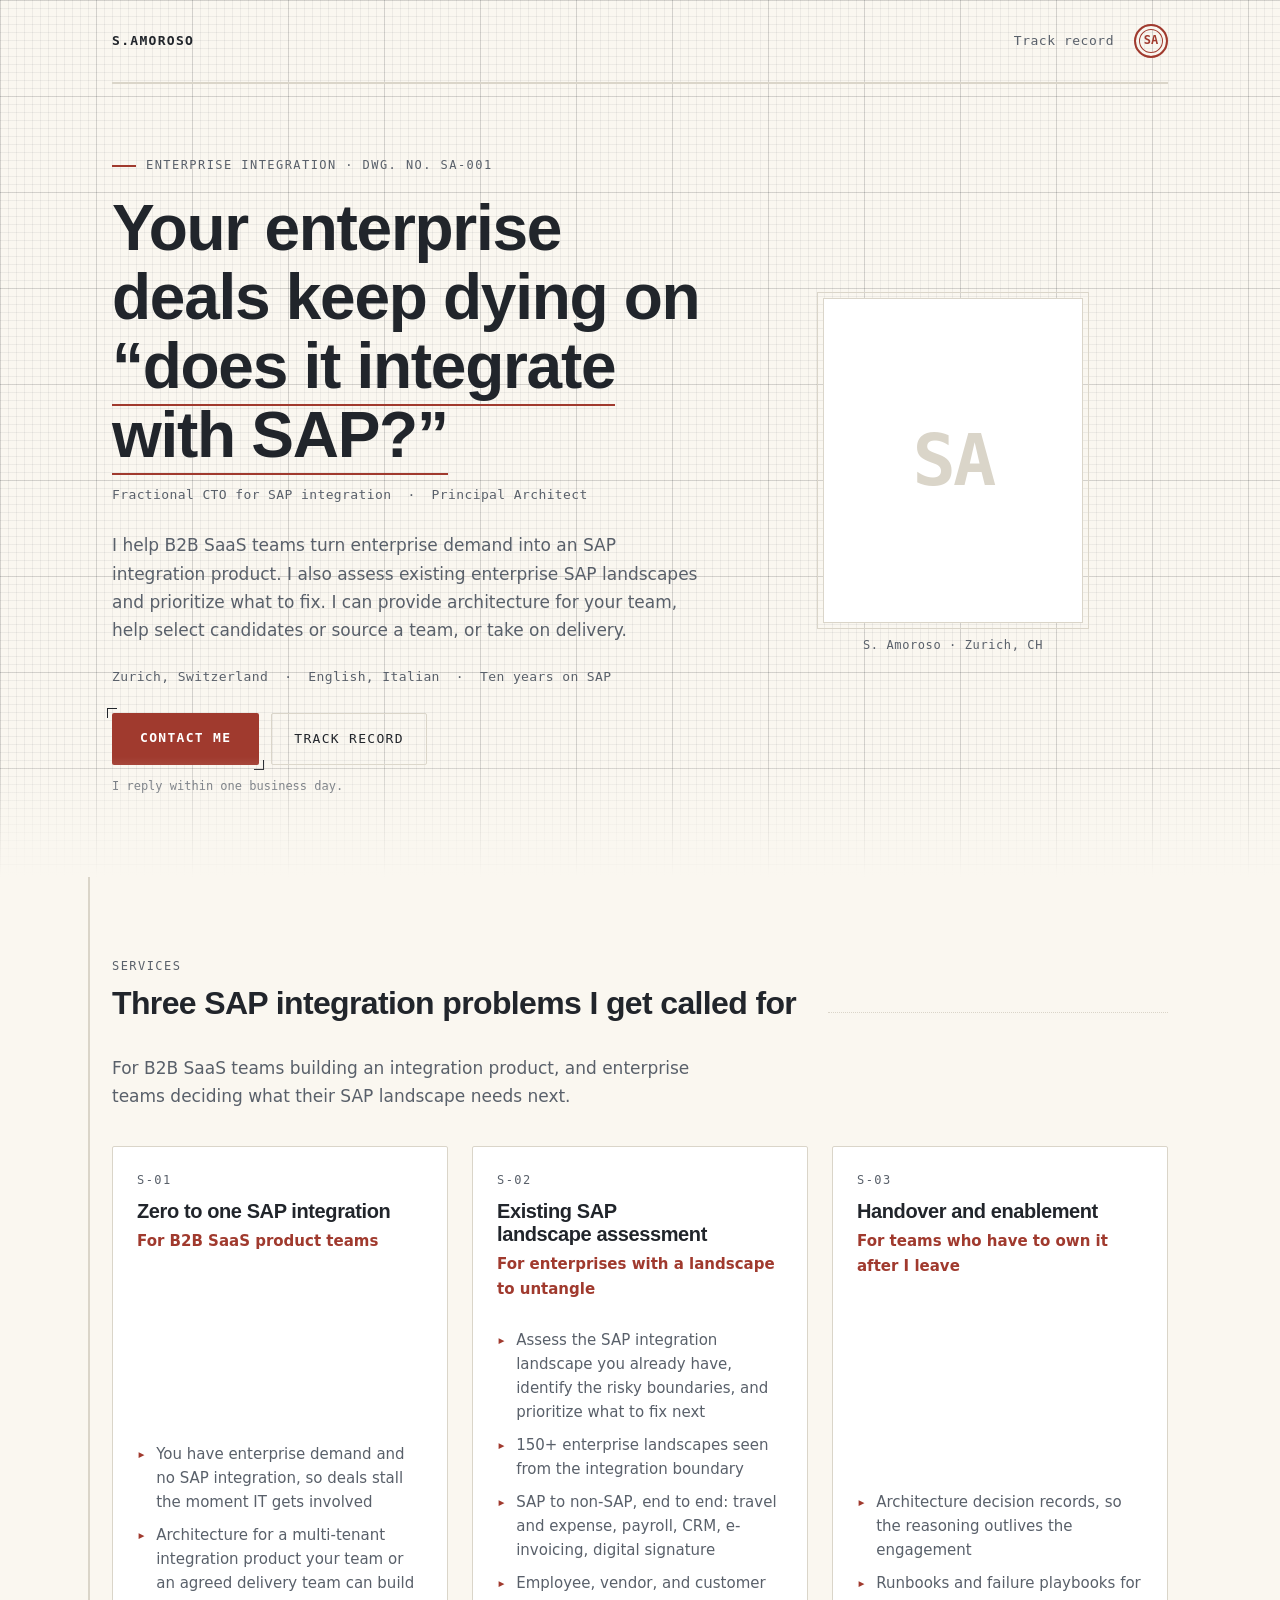
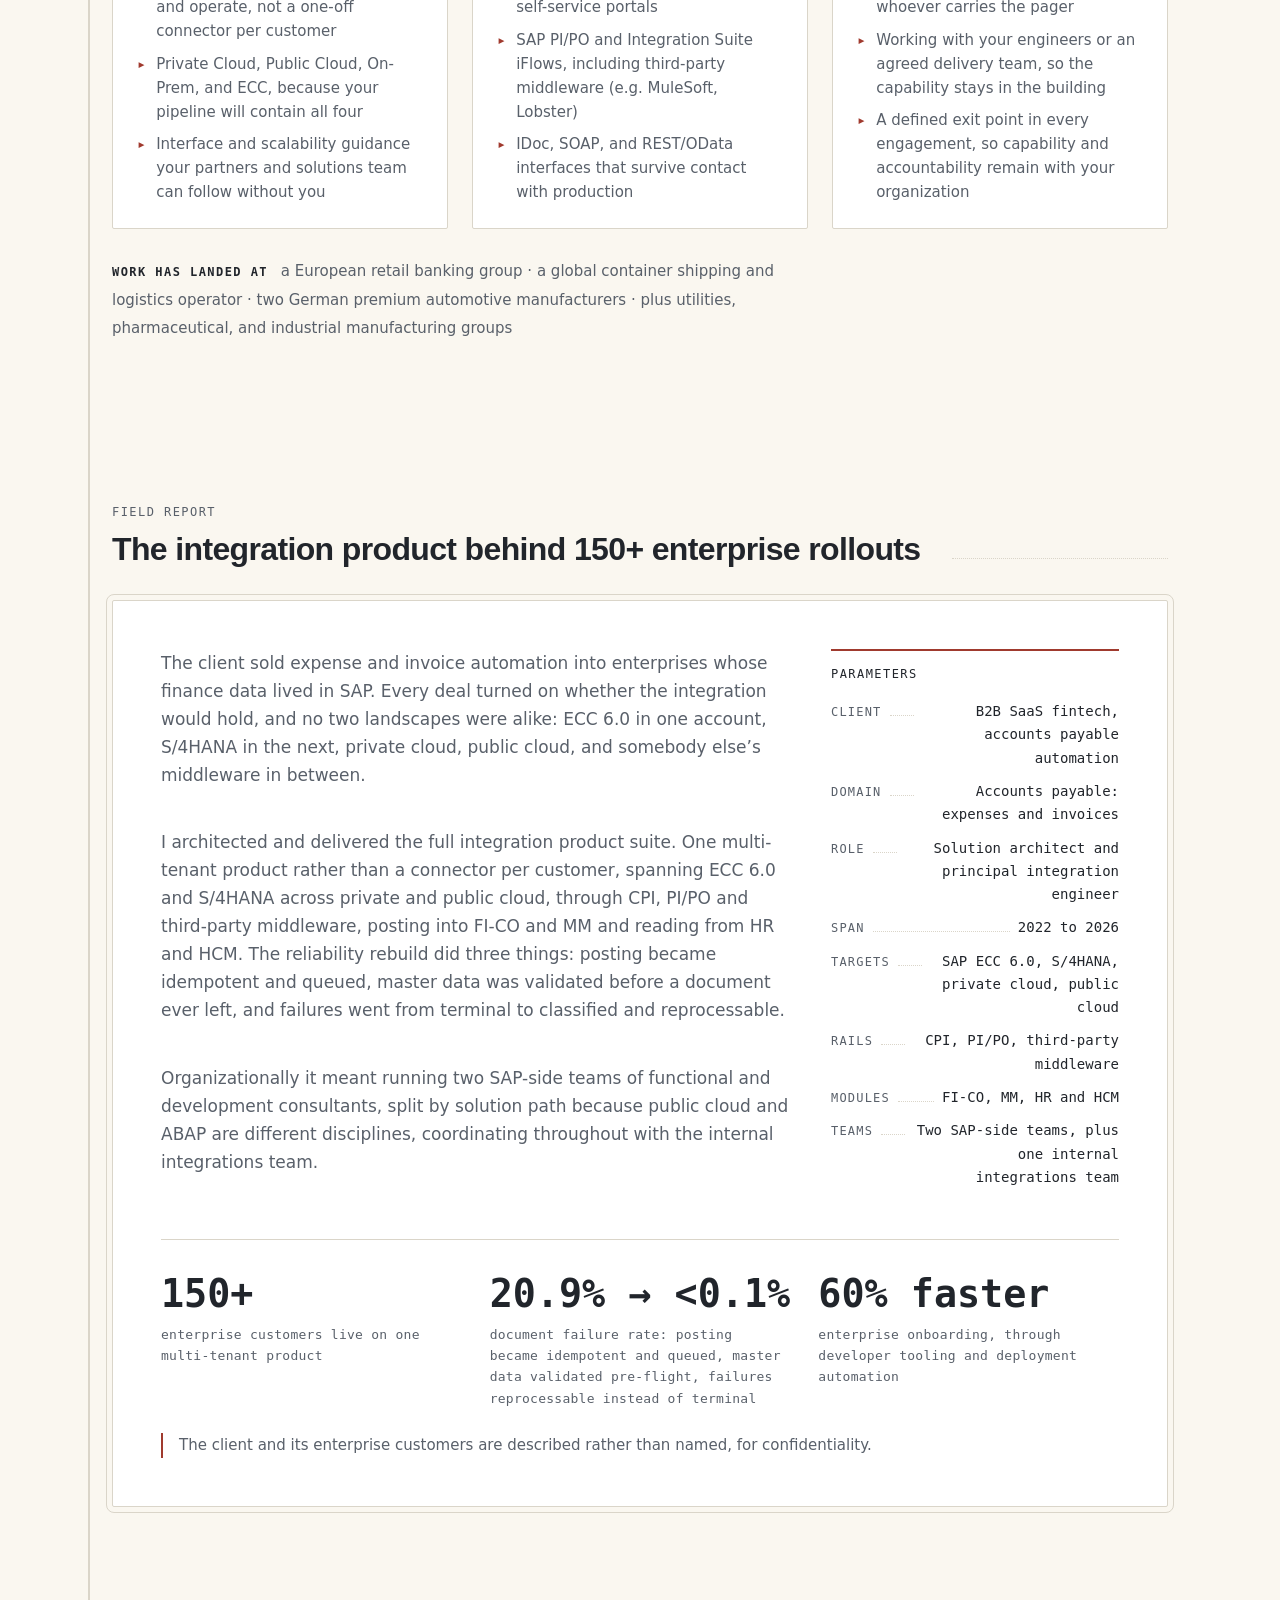
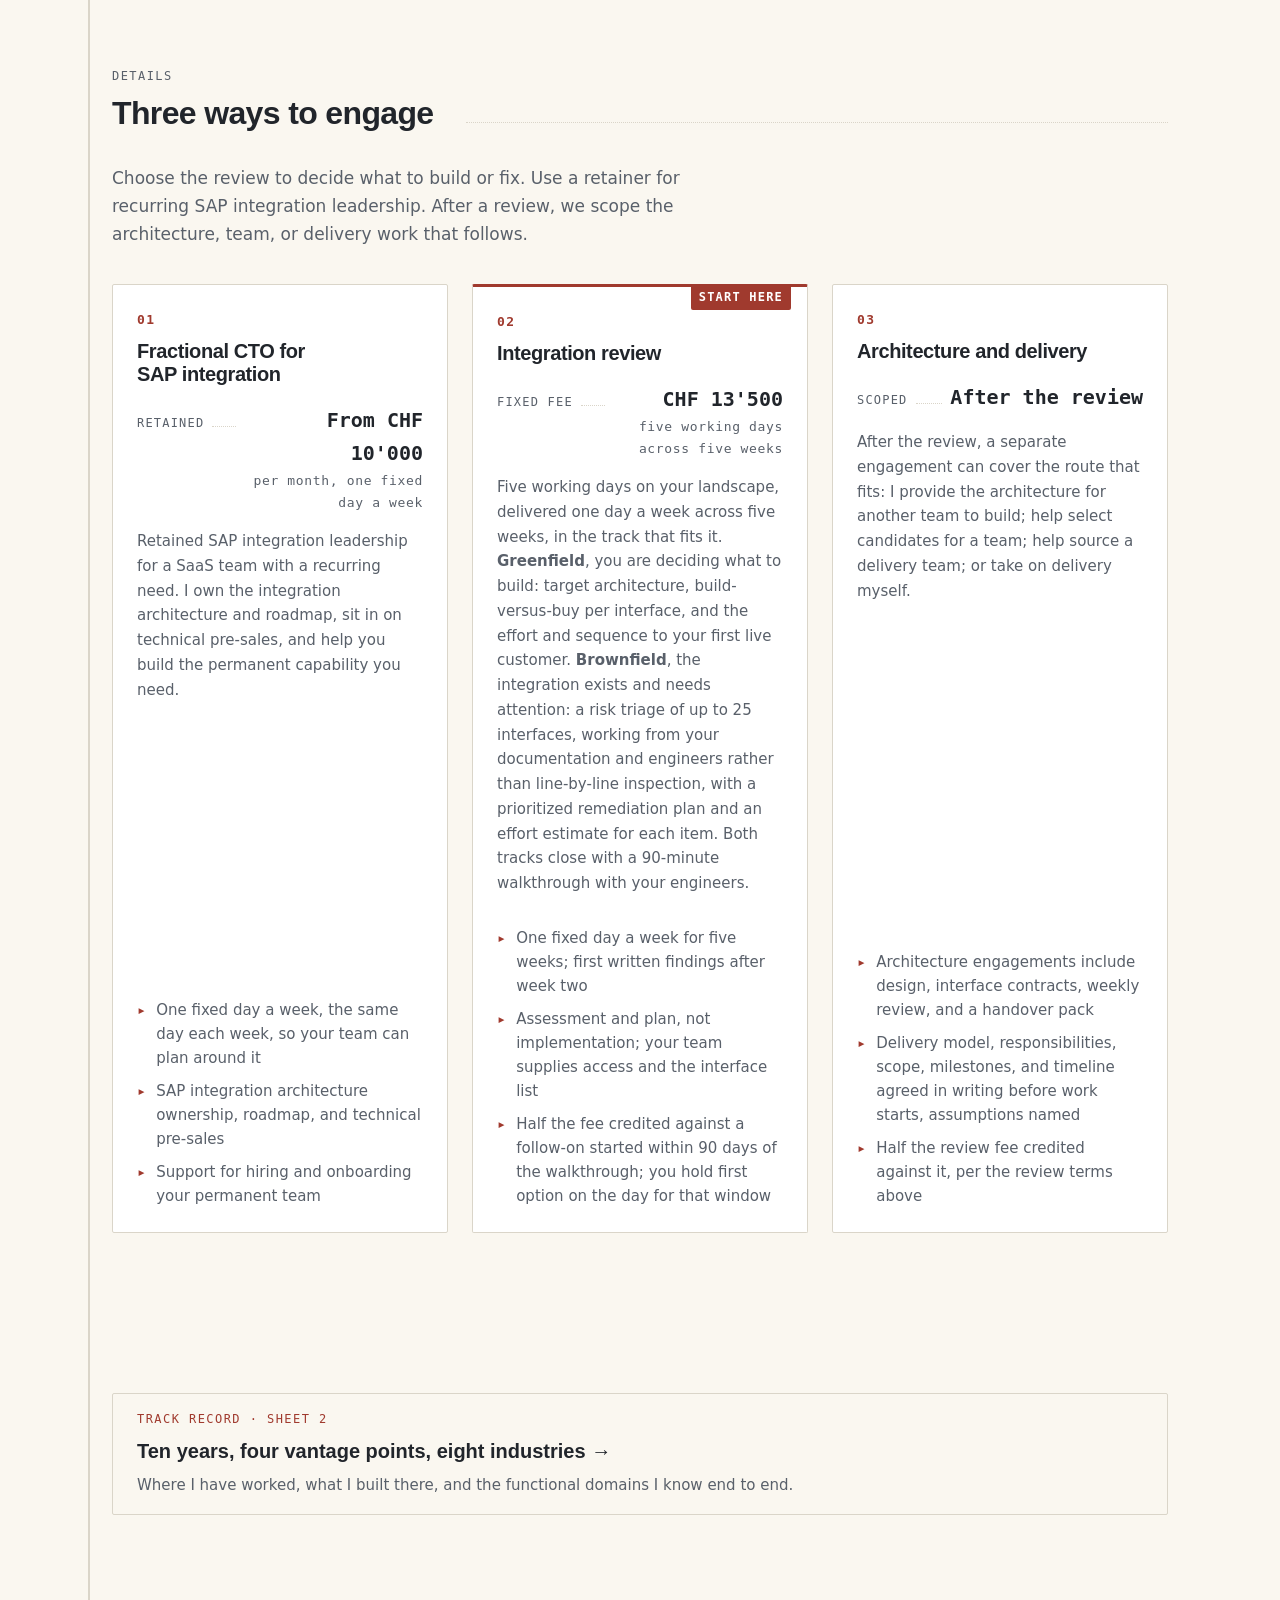
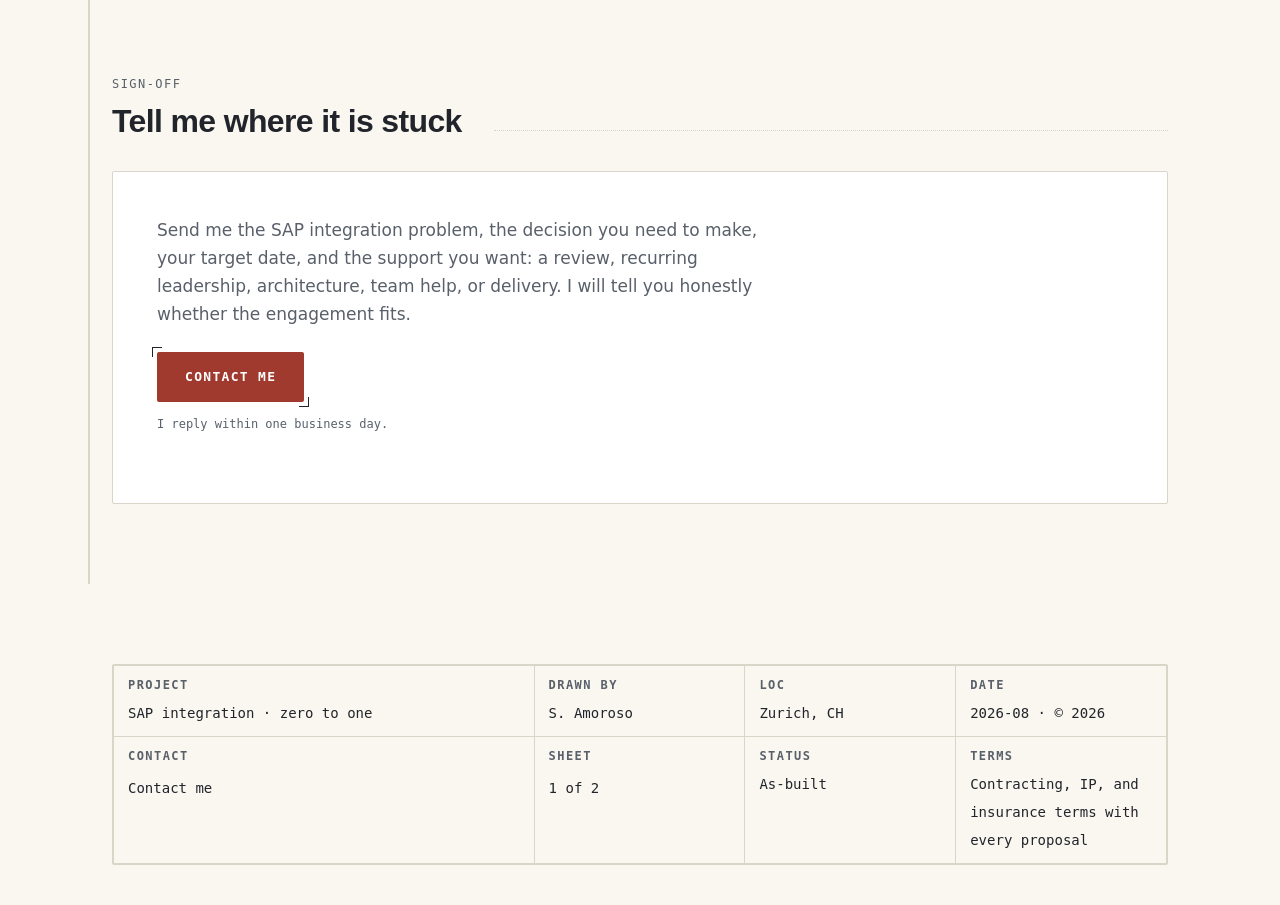
==== commit c90a3f11: "Clarify SAP integration services and delivery options" ====
--- a/redesign/index.html
+++ b/redesign/index.html
@@ -5,7 +5,7 @@
 <meta name="viewport" content="width=device-width, initial-scale=1">
 
 <title>Salvatore Amoroso | Fractional CTO &amp; Principal Architect for SAP Integration</title>
-<meta name="description" content="Fractional CTO and principal architect. I build zero to one SAP integrations for B2B SaaS products, and connect enterprise SAP systems to everything else.">
+<meta name="description" content="Fractional CTO and principal architect for SAP integration. I help B2B SaaS teams decide what to build, set the architecture, select or source a team, and deliver integration products. I also assess existing enterprise SAP landscapes.">
 <!-- Redesign variant for local comparison only: keep out of search indexes. -->
 <meta name="robots" content="noindex">
 
@@ -33,8 +33,9 @@
       <div>
         <p class="kicker-line">Enterprise integration &middot; DWG. NO. SA-001</p>
         <h1>Your enterprise deals keep dying on <span class="hl">&ldquo;does it integrate with SAP?&rdquo;</span></h1>
-
-        <p class="lead">I build that answer. Zero to one SAP integrations for B2B SaaS products, and the connective tissue between SAP and everything else.</p>
+        <p class="meta-tokens"><span>Fractional CTO for SAP integration</span><span>&middot;</span><span>Principal Architect</span></p>
+
+        <p class="lead">I help B2B SaaS teams turn enterprise demand into an SAP integration product. I also assess existing enterprise SAP landscapes and prioritize what to fix. I can provide architecture for your team, help select candidates or source a team, or take on delivery.</p>
 
         <p class="meta-tokens"><span>Zurich, Switzerland</span><span>&middot;</span><span>English, Italian</span><span>&middot;</span><span>Ten years on SAP</span></p>
 
@@ -71,11 +72,11 @@
       <div class="sechead">
         <div class="shcol">
           <span class="cidx">Services</span>
-          <h2>Three problems I get called for</h2>
-        </div>
-        <span class="rule" aria-hidden="true"></span>
-      </div>
-      <p class="sub">Different buyers, same underlying skill: making SAP behave like a well-mannered API when it has no intention of doing so.</p>
+          <h2>Three SAP integration problems I get called for</h2>
+        </div>
+        <span class="rule" aria-hidden="true"></span>
+      </div>
+      <p class="sub">For B2B SaaS teams building an integration product, and enterprise teams deciding what their SAP landscape needs next.</p>
 
       <div class="rgrid">
         <article class="rcard">
@@ -84,18 +85,19 @@
           <p class="who">For B2B SaaS product teams</p>
           <ul>
             <li>You have enterprise demand and no SAP integration, so deals stall the moment IT gets involved</li>
-            <li>Architecture, build, and launch of a multi-tenant integration product, not a one-off connector per customer</li>
+            <li>Architecture for a multi-tenant integration product your team or an agreed delivery team can build and operate, not a one-off connector per customer</li>
             <li>Private Cloud, Public Cloud, On-Prem, and ECC, because your pipeline will contain all four</li>
-            <li>Implementation and scalability guidelines your partners and solutions team can follow without you</li>
+            <li>Interface and scalability guidance your partners and solutions team can follow without you</li>
           </ul>
         </article>
 
         <article class="rcard">
           <span class="plabel">S-02</span>
-          <h3>SAP to everything else</h3>
+          <h3>Existing SAP landscape assessment</h3>
           <p class="who">For enterprises with a landscape to untangle</p>
           <ul>
-            <li>150+ enterprise landscapes seen from the integration boundary, so your edge case is probably not new to me</li>
+            <li>Assess the SAP integration landscape you already have, identify the risky boundaries, and prioritize what to fix next</li>
+            <li>150+ enterprise landscapes seen from the integration boundary</li>
             <li>SAP to non-SAP, end to end: travel and expense, payroll, CRM, e-invoicing, digital signature</li>
             <li>Employee, vendor, and customer self-service portals</li>
             <li>SAP PI/PO and Integration Suite iFlows, including third-party middleware (e.g. MuleSoft, Lobster)</li>
@@ -108,10 +110,10 @@
           <h3>Handover and enablement</h3>
           <p class="who">For teams who have to own it after I leave</p>
           <ul>
-            <li>Architecture decision records, so the reasoning outlives the engagement and nobody relitigates it in a year</li>
+            <li>Architecture decision records, so the reasoning outlives the engagement</li>
             <li>Runbooks and failure playbooks for whoever carries the pager</li>
-            <li>Paired build with your own engineers, so the capability stays in the building</li>
-            <li>A named exit point in every engagement, because a fractional architect you cannot fire is a dependency, not a hire</li>
+            <li>Working with your engineers or an agreed delivery team, so the capability stays in the building</li>
+            <li>A defined exit point in every engagement, so capability and accountability remain with your organization</li>
           </ul>
         </article>
       </div>
@@ -141,29 +143,29 @@
 
           <dl class="params">
             <span class="plabel">Parameters</span>
-            <div class="prow"><dt class="pkey">Client</dt><span class="pl"></span><dd class="pval">B2B SaaS fintech, AP automation</dd></div>
-            <div class="prow"><dt class="pkey">Domain</dt><span class="pl"></span><dd class="pval">AP: expenses and invoices</dd></div>
-            <div class="prow"><dt class="pkey">Role</dt><span class="pl"></span><dd class="pval">Solution architect &amp; PIE</dd></div>
-            <div class="prow"><dt class="pkey">Span</dt><span class="pl"></span><dd class="pval">2022&ndash;2026</dd></div>
-            <div class="prow"><dt class="pkey">Targets</dt><span class="pl"></span><dd class="pval">ECC 6.0 &middot; S/4 &middot; priv/pub cloud</dd></div>
-            <div class="prow"><dt class="pkey">Rails</dt><span class="pl"></span><dd class="pval">CPI &middot; PI/PO &middot; middleware</dd></div>
-            <div class="prow"><dt class="pkey">Modules</dt><span class="pl"></span><dd class="pval">FI-CO &middot; MM &middot; HR/HCM</dd></div>
-            <div class="prow"><dt class="pkey">Teams</dt><span class="pl"></span><dd class="pval">2 SAP-side + 1 internal</dd></div>
+            <div class="prow"><dt class="pkey">Client</dt><span class="pl"></span><dd class="pval">B2B SaaS fintech, accounts payable automation</dd></div>
+            <div class="prow"><dt class="pkey">Domain</dt><span class="pl"></span><dd class="pval">Accounts payable: expenses and invoices</dd></div>
+            <div class="prow"><dt class="pkey">Role</dt><span class="pl"></span><dd class="pval">Solution architect and principal integration engineer</dd></div>
+            <div class="prow"><dt class="pkey">Span</dt><span class="pl"></span><dd class="pval">2022 to 2026</dd></div>
+            <div class="prow"><dt class="pkey">Targets</dt><span class="pl"></span><dd class="pval">SAP ECC 6.0, S/4HANA, private cloud, public cloud</dd></div>
+            <div class="prow"><dt class="pkey">Rails</dt><span class="pl"></span><dd class="pval">CPI, PI/PO, third-party middleware</dd></div>
+            <div class="prow"><dt class="pkey">Modules</dt><span class="pl"></span><dd class="pval">FI-CO, MM, HR and HCM</dd></div>
+            <div class="prow"><dt class="pkey">Teams</dt><span class="pl"></span><dd class="pval">Two SAP-side teams, plus one internal integrations team</dd></div>
           </dl>
         </div>
 
         <div class="outs">
           <div class="out">
             <span class="out-val num">150+</span>
-            <span class="out-cap">Enterprise customers live on one multi-tenant product</span>
+            <span class="out-cap">enterprise customers live on one multi-tenant product</span>
           </div>
           <div class="out">
             <span class="out-val num">20.9% &#8594; &lt;0.1%</span>
-            <span class="out-cap">Document failure rate: idempotent queued posting, pre-flight validation, reprocessable failures</span>
+            <span class="out-cap">document failure rate: posting became idempotent and queued, master data validated pre-flight, failures reprocessable instead of terminal</span>
           </div>
           <div class="out">
             <span class="out-val num">60% faster</span>
-            <span class="out-cap">Enterprise onboarding, through developer tooling and deployment automation</span>
+            <span class="out-cap">enterprise onboarding, through developer tooling and deployment automation</span>
           </div>
         </div>
 
@@ -182,29 +184,29 @@
         </div>
         <span class="rule" aria-hidden="true"></span>
       </div>
-      <p class="sub">Scope varies. The shape is usually one of these.</p>
+      <p class="sub">Choose the review to decide what to build or fix. Use a retainer for recurring SAP integration leadership. After a review, we scope the architecture, team, or delivery work that follows.</p>
 
       <div class="rgrid">
         <article class="rcard">
           <span class="obadge" aria-hidden="true">01</span>
-          <h3>Fractional CTO</h3>
-          <div class="pricerow"><span class="pkey">Retained</span><span class="pl"></span><span class="price num">From CHF 10'000<small>per month, one day a week</small></span></div>
-          <p class="offer-body">Retained technical leadership for a SaaS team moving upmarket. I own the integration architecture and roadmap, sit in on technical pre-sales, and help you hire the person who eventually replaces me.</p>
+          <h3>Fractional CTO for SAP integration</h3>
+          <div class="pricerow"><span class="pkey">Retained</span><span class="pl"></span><span class="price num">From CHF 10'000<small>per month, one fixed day a week</small></span></div>
+          <p class="offer-body">Retained SAP integration leadership for a SaaS team with a recurring need. I own the integration architecture and roadmap, sit in on technical pre-sales, and help you build the permanent capability you need.</p>
           <ul>
             <li>One fixed day a week, the same day each week, so your team can plan around it</li>
-            <li>Architecture ownership, roadmap, and technical pre-sales</li>
-            <li>Hiring and onboarding for your permanent team</li>
+            <li>SAP integration architecture ownership, roadmap, and technical pre-sales</li>
+            <li>Support for hiring and onboarding your permanent team</li>
           </ul>
         </article>
 
         <article class="rcard preferred">
           <span class="ptag">Start here</span>
           <span class="obadge" aria-hidden="true">02</span>
-          <h3>Five-day integration review</h3>
-          <div class="pricerow"><span class="pkey">Fixed fee</span><span class="pl"></span><span class="price num">CHF 13'500</span></div>
-          <p class="offer-body">Five working days on your landscape, delivered one day a week over five weeks, in the track that fits it. Greenfield, you are deciding what to build: target architecture, build-versus-buy per interface, and the effort and sequence to your first live customer. Brownfield, the integration exists and is costing you deals: a risk triage of up to 25 interfaces, working from your documentation and your engineers rather than line-by-line inspection, with a prioritized remediation plan and effort against each item. Both tracks close with a 90-minute walkthrough with your engineers.</p>
-          <ul>
-            <li>One day a week for five weeks, first written findings after week two</li>
+          <h3>Integration review</h3>
+          <div class="pricerow"><span class="pkey">Fixed fee</span><span class="pl"></span><span class="price num">CHF 13'500<small>five working days across five weeks</small></span></div>
+          <p class="offer-body">Five working days on your landscape, delivered one day a week across five weeks, in the track that fits it. <strong>Greenfield</strong>, you are deciding what to build: target architecture, build-versus-buy per interface, and the effort and sequence to your first live customer. <strong>Brownfield</strong>, the integration exists and needs attention: a risk triage of up to 25 interfaces, working from your documentation and engineers rather than line-by-line inspection, with a prioritized remediation plan and an effort estimate for each item. Both tracks close with a 90-minute walkthrough with your engineers.</p>
+          <ul>
+            <li>One fixed day a week for five weeks; first written findings after week two</li>
             <li>Assessment and plan, not implementation; your team supplies access and the interface list</li>
             <li>Half the fee credited against a follow-on started within 90 days of the walkthrough; you hold first option on the day for that window</li>
           </ul>
@@ -212,12 +214,12 @@
 
         <article class="rcard">
           <span class="obadge" aria-hidden="true">03</span>
-          <h3>Zero to one architecture</h3>
+          <h3>Architecture and delivery</h3>
           <div class="pricerow"><span class="pkey">Scoped</span><span class="pl"></span><span class="price num">After the review</span></div>
-          <p class="offer-body">I own the architecture and the hard decisions. Your engineers build. You get the design, the interface contracts, weekly review, and a handover pack, without paying a day rate for implementation you can staff yourself.</p>
-          <ul>
-            <li>Scope, milestones, and timeline fixed in writing before work starts, assumptions named</li>
-            <li>Weekly architecture review with your engineers</li>
+          <p class="offer-body">After the review, a separate engagement can cover the route that fits: I provide the architecture for another team to build; help select candidates for a team; help source a delivery team; or take on delivery myself.</p>
+          <ul>
+            <li>Architecture engagements include design, interface contracts, weekly review, and a handover pack</li>
+            <li>Delivery model, responsibilities, scope, milestones, and timeline agreed in writing before work starts, assumptions named</li>
             <li>Half the review fee credited against it, per the review terms above</li>
           </ul>
         </article>
@@ -247,7 +249,7 @@
         <span class="rule" aria-hidden="true"></span>
       </div>
       <div class="signoff-panel">
-        <p>A product that needs an SAP integration, a landscape that needs untangling, or an architecture you want a second opinion on. Send me the shape of the problem and I will tell you honestly whether I am the right person for it.</p>
+        <p>Send me the SAP integration problem, the decision you need to make, your target date, and the support you want: a review, recurring leadership, architecture, team help, or delivery. I will tell you honestly whether the engagement fits.</p>
         <a class="btn-p mailto" href="#" data-u="inquiries" data-d="amoroso.com" hidden>Contact me</a>
         <noscript><p class="nojs-mail">inquiries [at] amoroso.com</p></noscript>
         <p class="cta-note">I reply within one business day.</p>
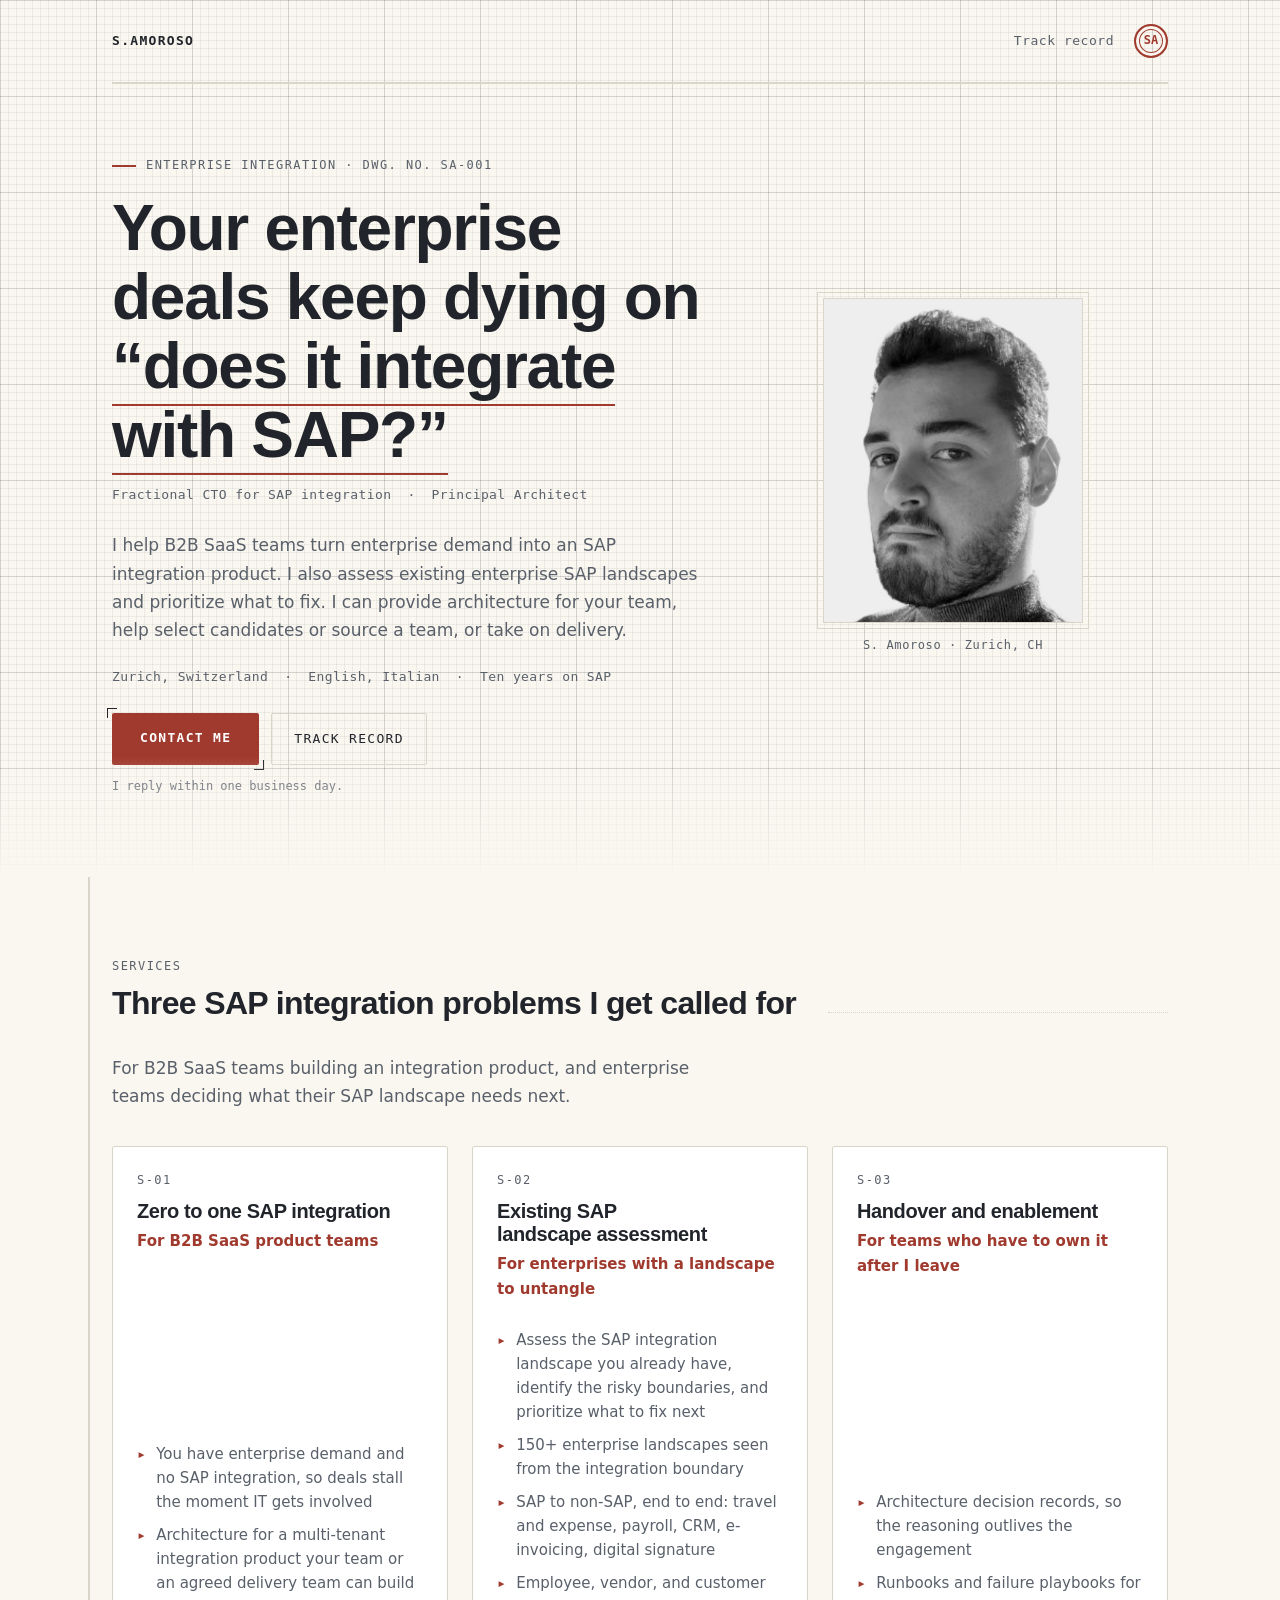
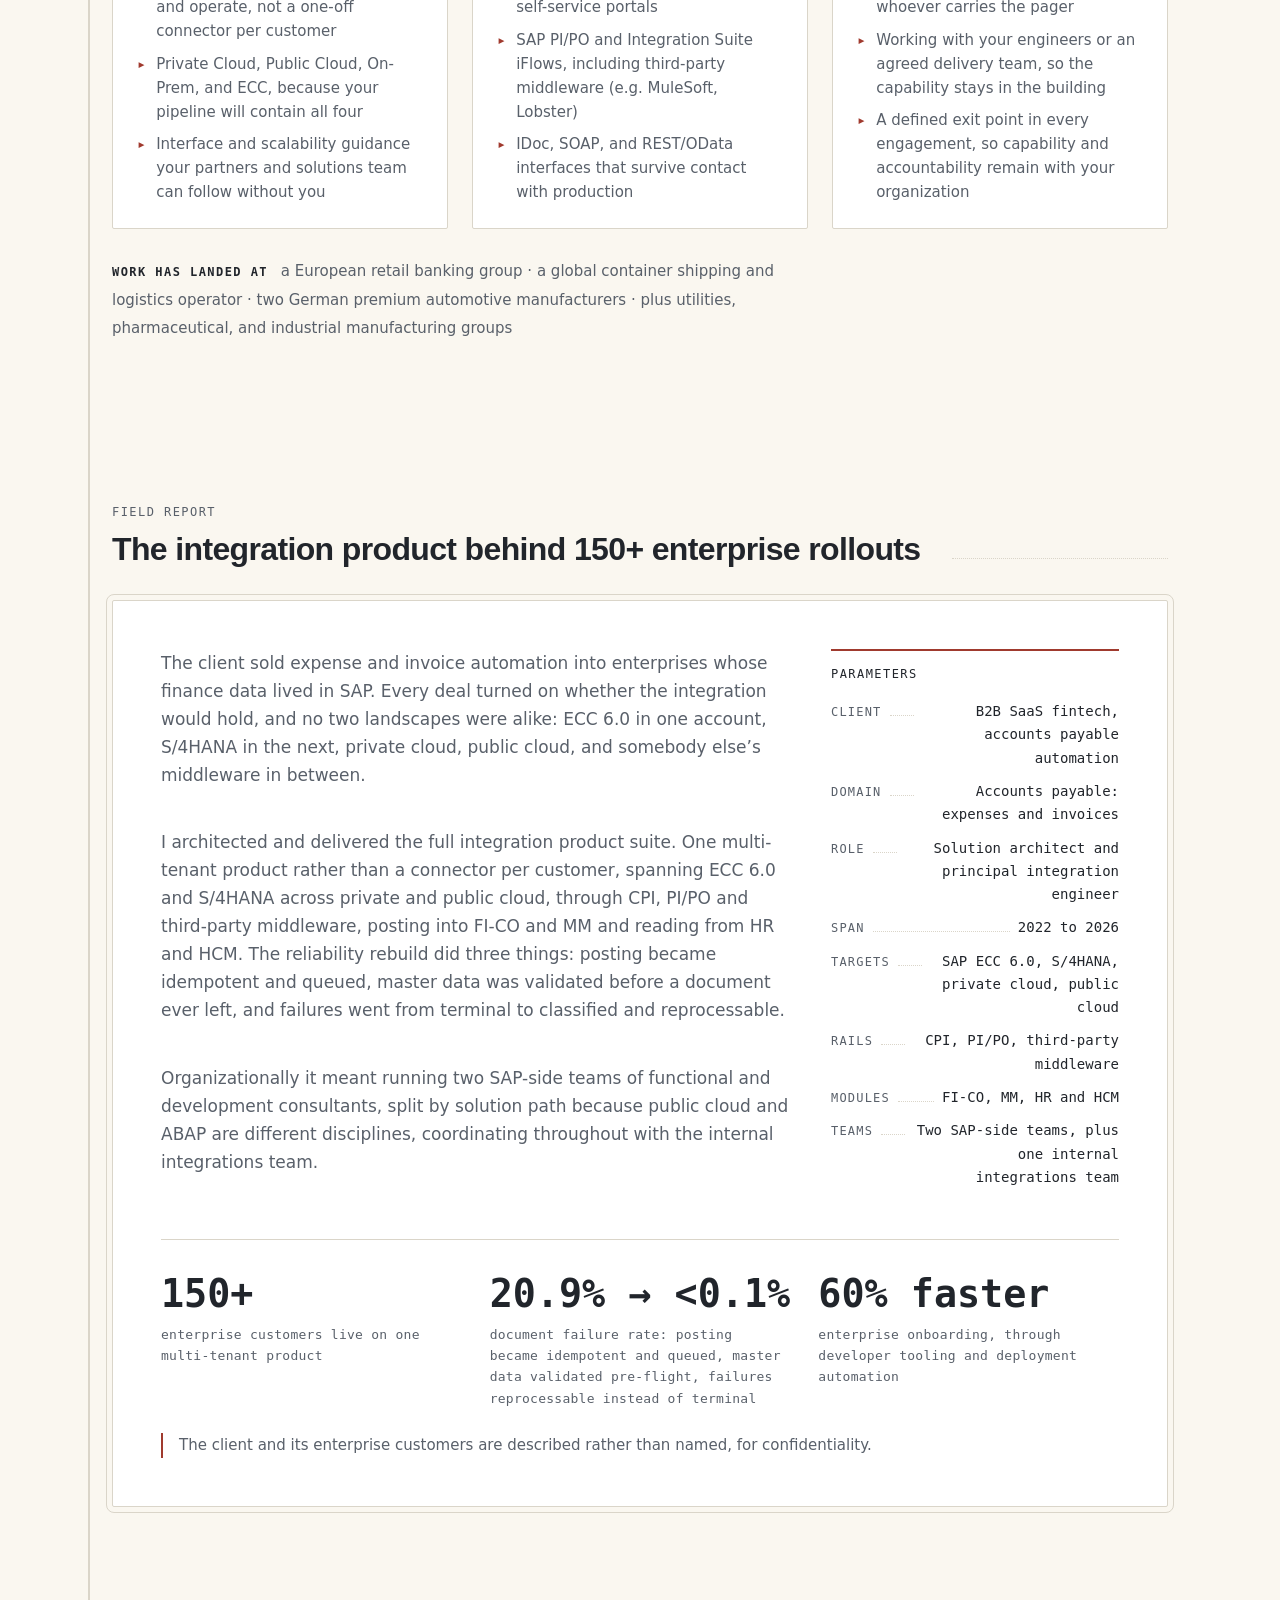
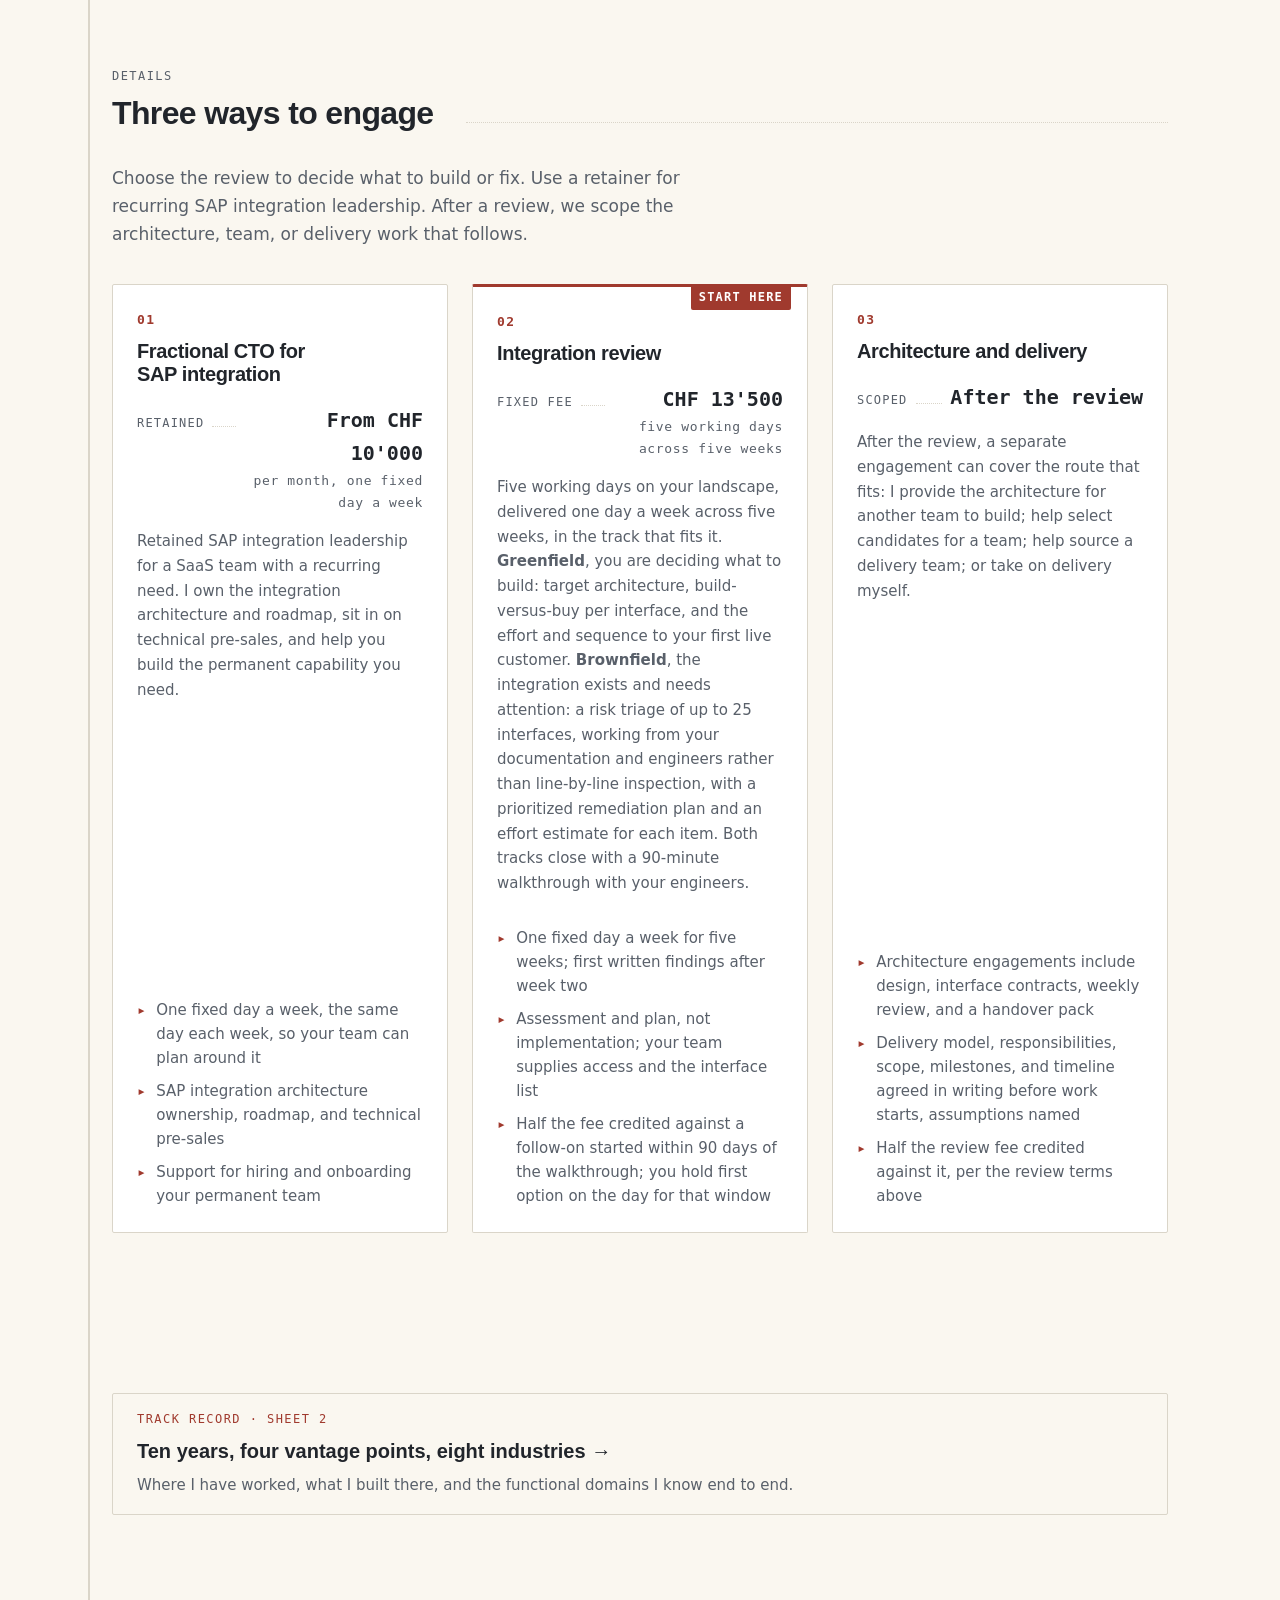
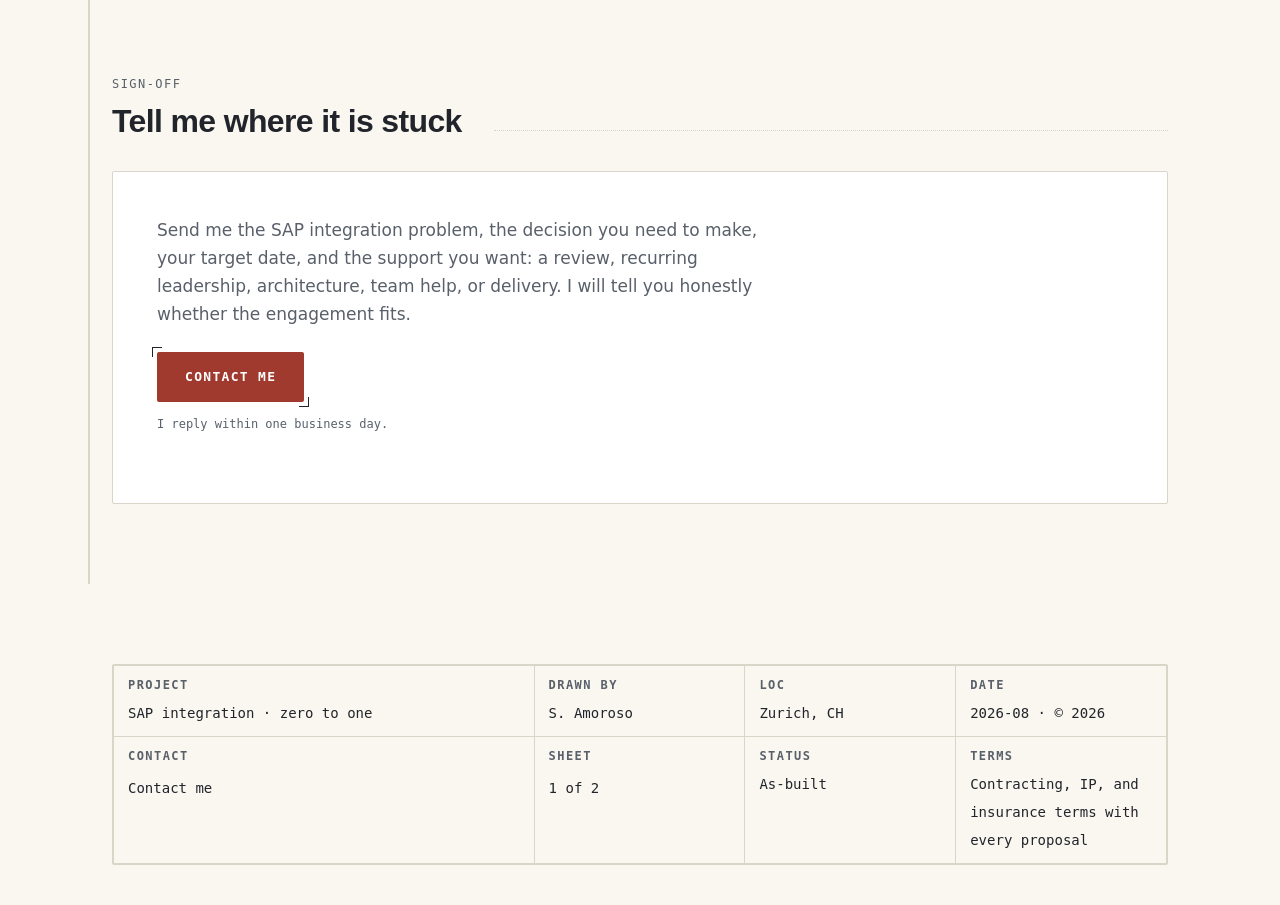
==== commit f99aa943: "Set real contact address and add the portrait Replace the inquiries@amoroso.com placeholder with s.a" ====
--- a/redesign/index.html
+++ b/redesign/index.html
@@ -39,14 +39,14 @@
 
         <p class="meta-tokens"><span>Zurich, Switzerland</span><span>&middot;</span><span>English, Italian</span><span>&middot;</span><span>Ten years on SAP</span></p>
 
-        <!-- EDIT: contact. Placeholder address, assembled by JS so scrapers
-             that only parse markup get nothing. Swap data-u/data-d before launch. -->
+        <!-- EDIT: contact. Address assembled by JS from data-u/data-d so scrapers
+             that only parse markup get nothing. -->
         <div class="cta-row">
-          <a class="btn-p mailto" href="#" data-u="inquiries" data-d="amoroso.com" hidden>Contact me</a>
+          <a class="btn-p mailto" href="#" data-u="s.amoroso00" data-d="gmail.com" hidden>Contact me</a>
           <a class="btn-g" href="../background.html">Track record</a>
         </div>
         <p class="cta-note">I reply within one business day.
-          <noscript><span class="nojs-mail">inquiries [at] amoroso.com</span></noscript>
+          <noscript><span class="nojs-mail">s.amoroso00 [at] gmail.com</span></noscript>
         </p>
       </div>
 
@@ -250,8 +250,8 @@
       </div>
       <div class="signoff-panel">
         <p>Send me the SAP integration problem, the decision you need to make, your target date, and the support you want: a review, recurring leadership, architecture, team help, or delivery. I will tell you honestly whether the engagement fits.</p>
-        <a class="btn-p mailto" href="#" data-u="inquiries" data-d="amoroso.com" hidden>Contact me</a>
-        <noscript><p class="nojs-mail">inquiries [at] amoroso.com</p></noscript>
+        <a class="btn-p mailto" href="#" data-u="s.amoroso00" data-d="gmail.com" hidden>Contact me</a>
+        <noscript><p class="nojs-mail">s.amoroso00 [at] gmail.com</p></noscript>
         <p class="cta-note">I reply within one business day.</p>
       </div>
     </div>
@@ -267,7 +267,7 @@
       <div class="tcell"><b>Drawn by</b><span>S. Amoroso</span></div>
       <div class="tcell"><b>Loc</b><span>Zurich, CH</span></div>
       <div class="tcell"><b>Date</b><span>2026-08 &middot; &copy; <span class="yr">2026</span></span></div>
-      <div class="tcell"><b>Contact</b><a class="mailto" href="#" data-u="inquiries" data-d="amoroso.com" hidden>Contact me</a><noscript><span class="nojs-mail">inquiries [at] amoroso.com</span></noscript></div>
+      <div class="tcell"><b>Contact</b><a class="mailto" href="#" data-u="s.amoroso00" data-d="gmail.com" hidden>Contact me</a><noscript><span class="nojs-mail">s.amoroso00 [at] gmail.com</span></noscript></div>
       <div class="tcell"><b>Sheet</b><span><a href="../background.html">1 of 2</a></span></div>
       <div class="tcell"><b>Status</b><span>As-built</span></div>
       <div class="tcell"><b>Terms</b><span>Contracting, IP, and insurance terms with every proposal</span></div>
